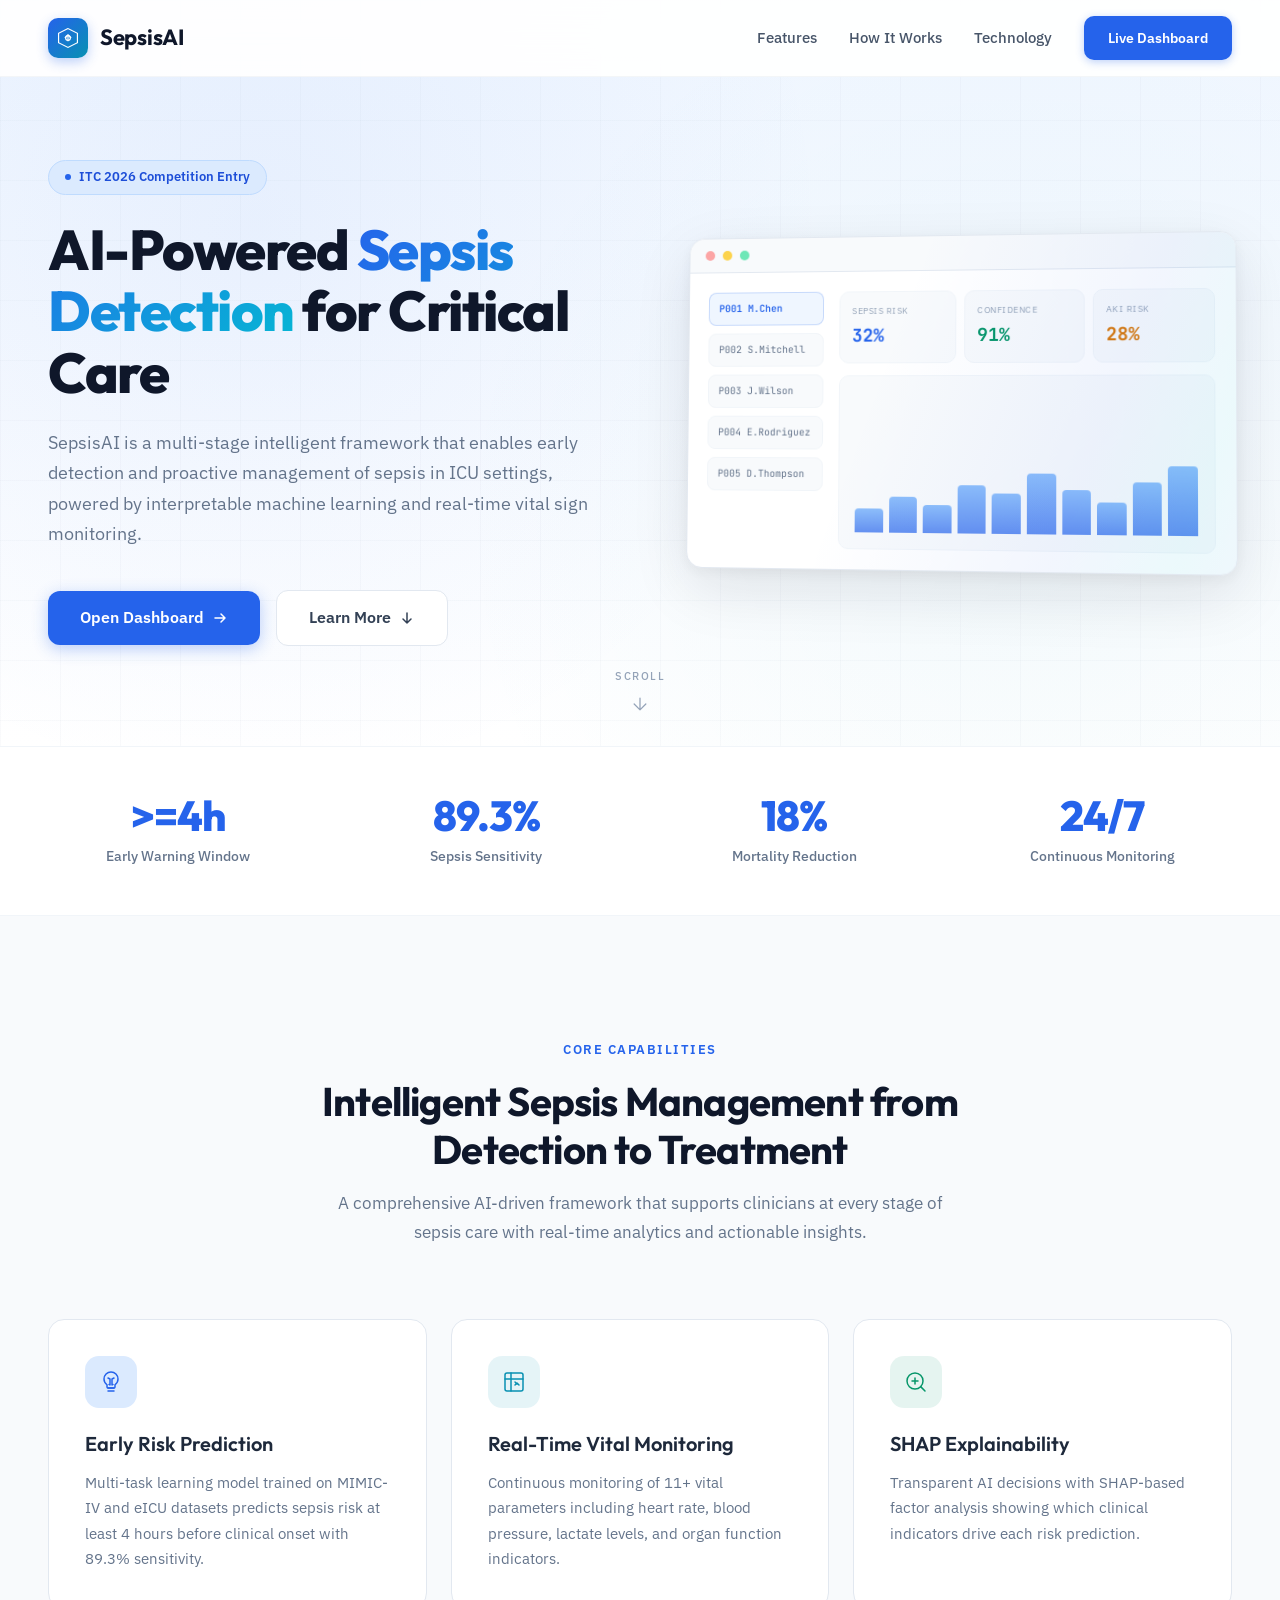
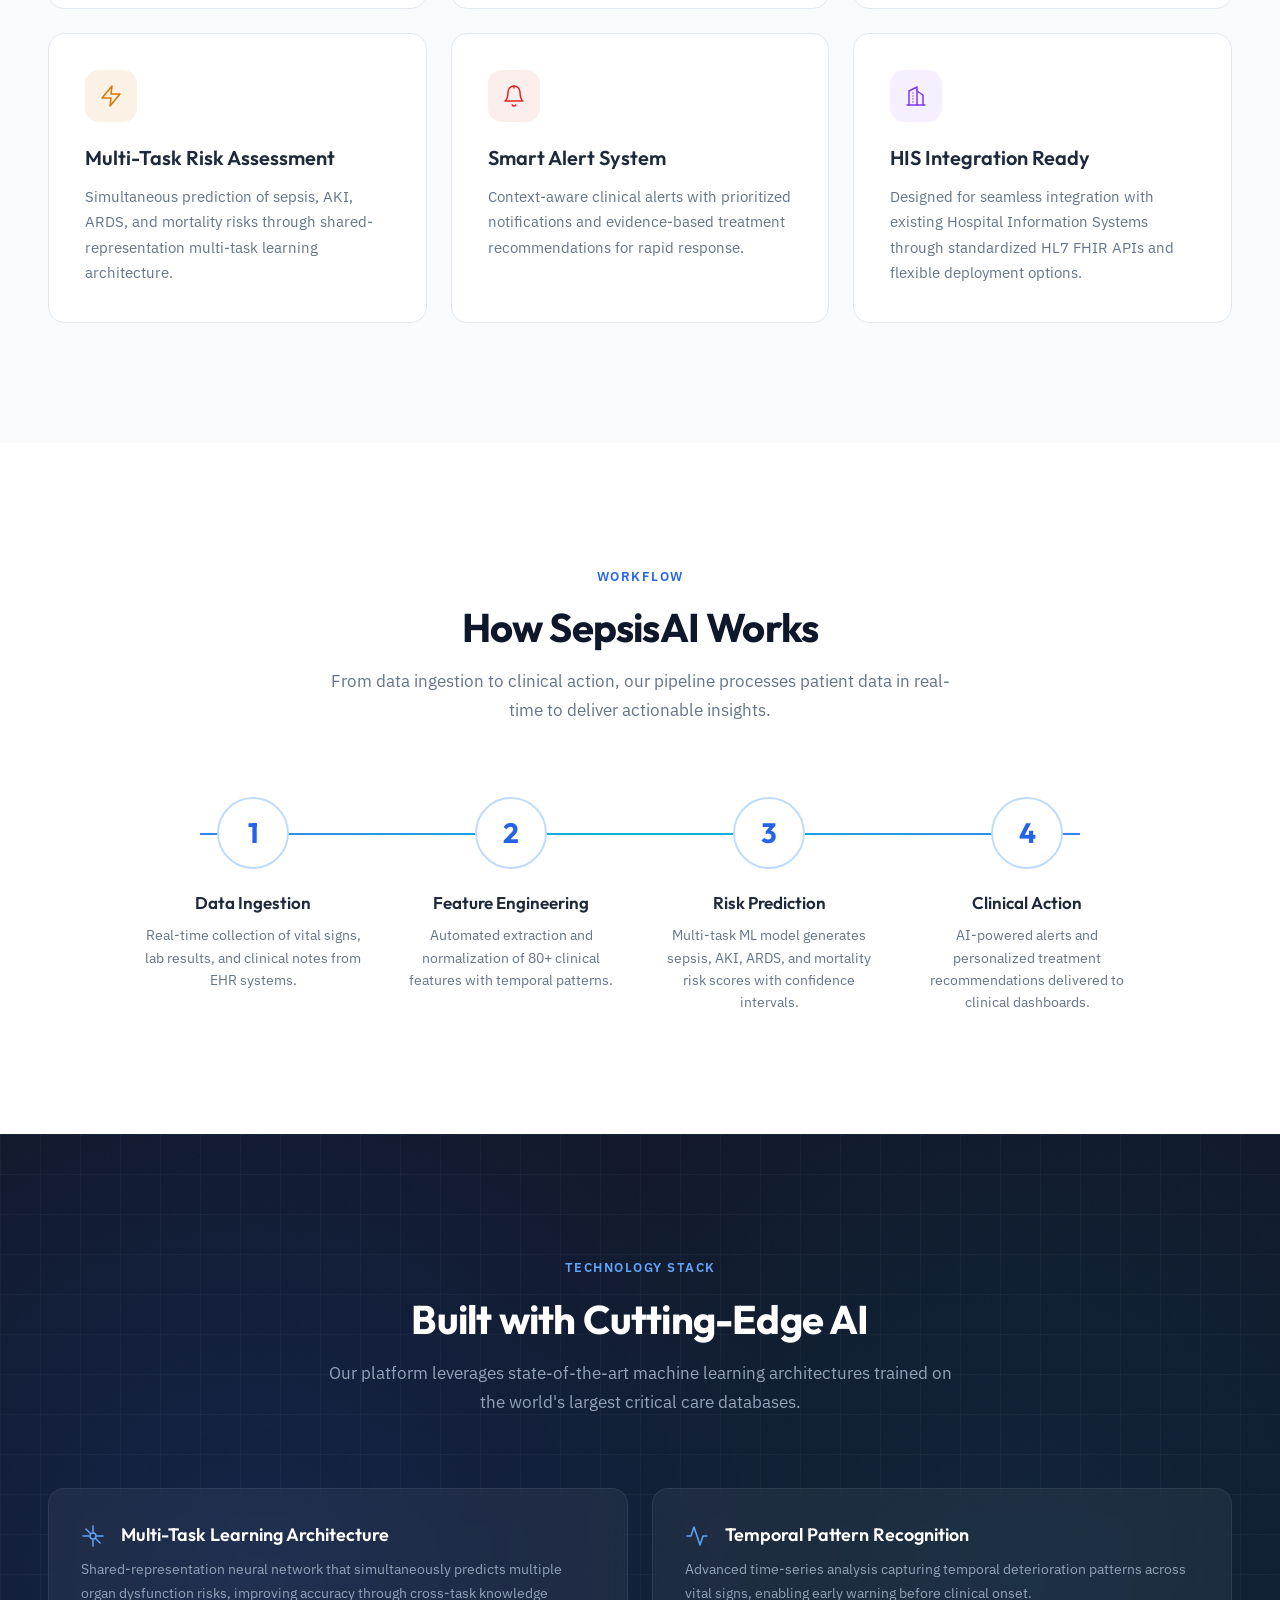
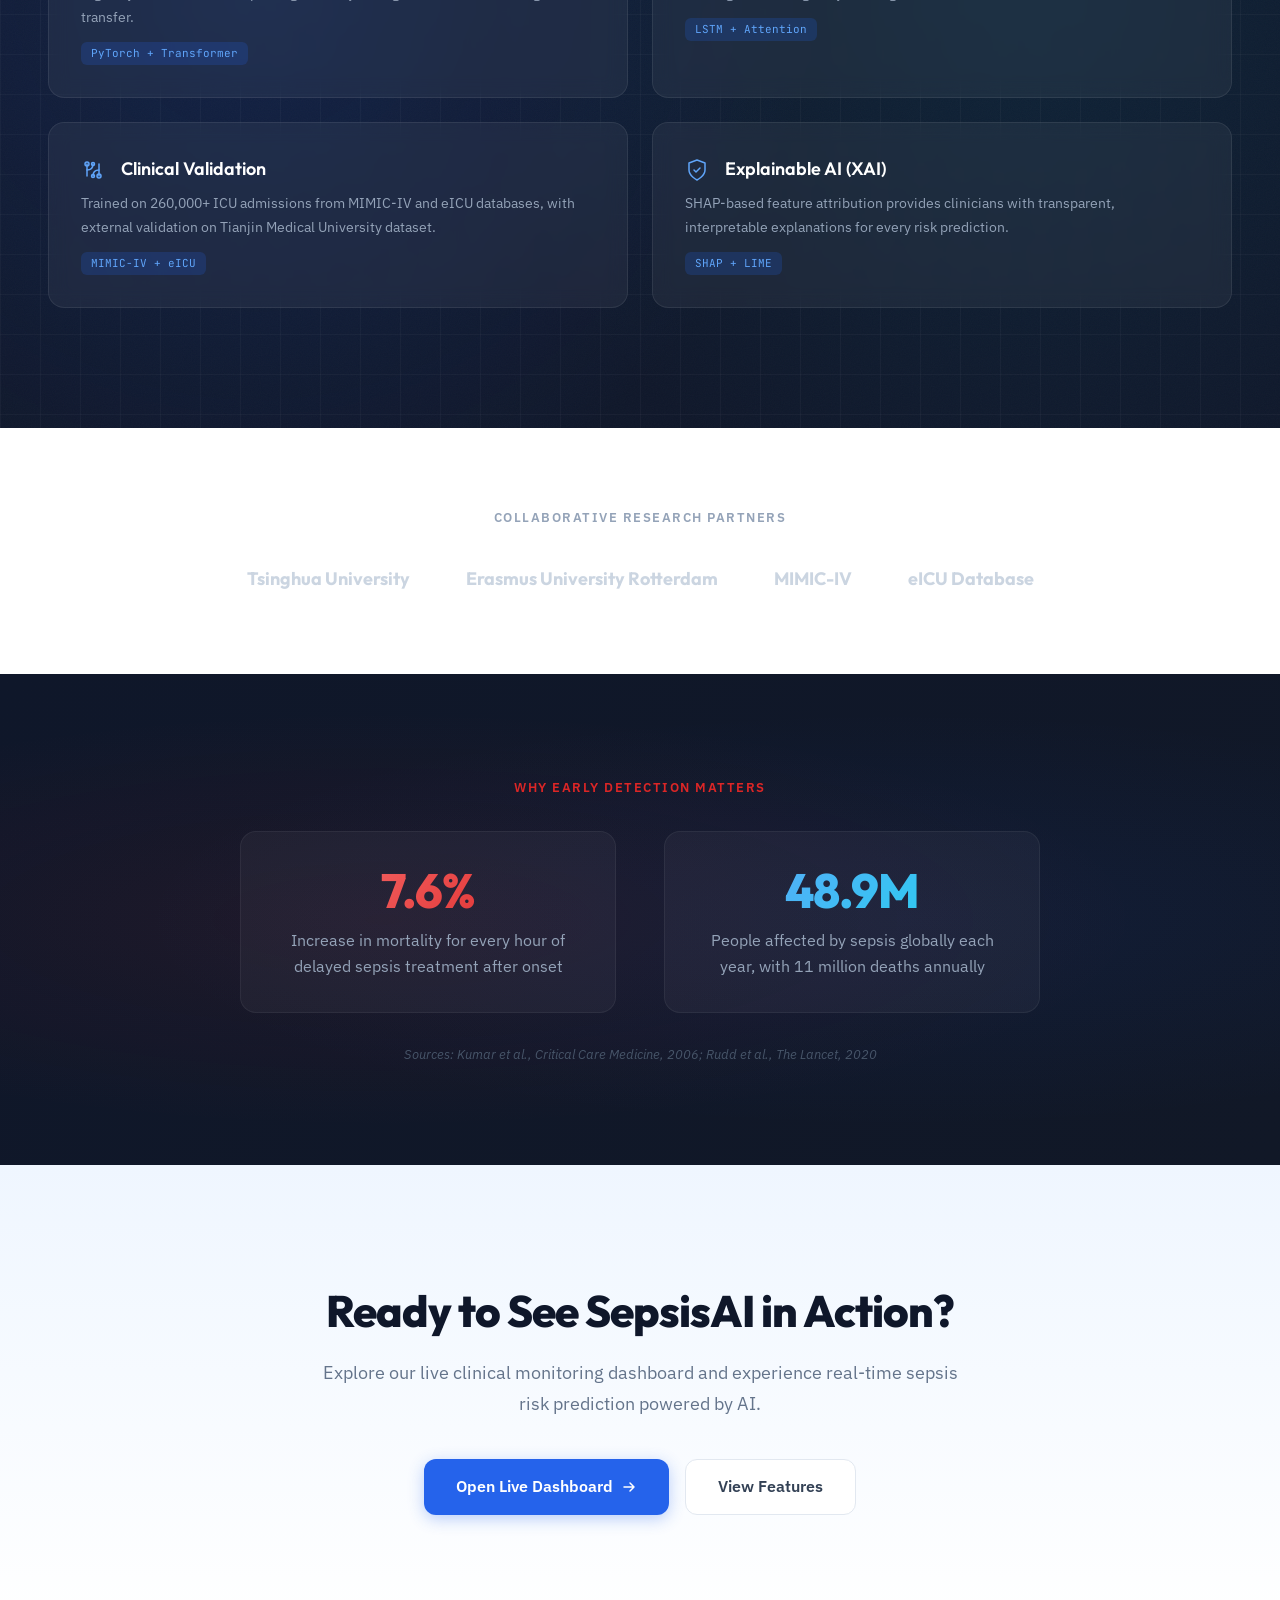
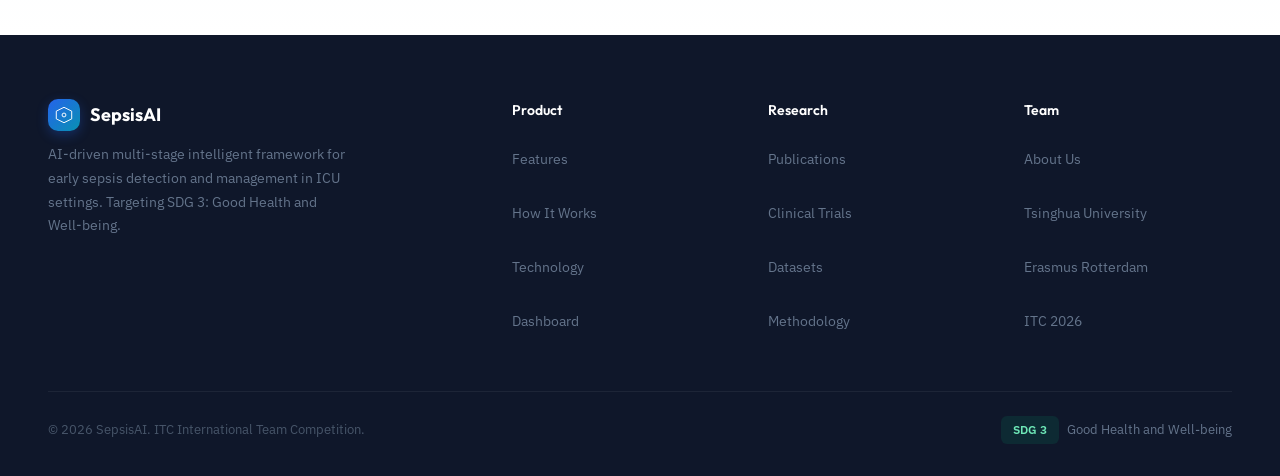
==== templates/landing.html @ b2d8d92a "feat: add official landing page, light theme, mobile responsive, and dashboard enhancements - Add of" ====
<!DOCTYPE html>
<html lang="en">
<head>
    <meta charset="UTF-8">
    <meta name="viewport" content="width=device-width, initial-scale=1.0">
    <title>SepsisAI | AI-Powered Sepsis Early Detection System</title>
    <link rel="preconnect" href="https://fonts.googleapis.com">
    <link rel="preconnect" href="https://fonts.gstatic.com" crossorigin>
    <link href="https://fonts.googleapis.com/css2?family=Outfit:wght@300;400;500;600;700;800&family=IBM+Plex+Sans:wght@400;500;600&family=JetBrains+Mono:wght@400;500;600&display=swap" rel="stylesheet">
    <style>
        /* ============================================
           SepsisAI Landing Page - Production Build
           ============================================ */

        :root {
            --font-display: 'Outfit', sans-serif;
            --font-body: 'IBM Plex Sans', sans-serif;
            --font-mono: 'JetBrains Mono', monospace;

            --blue-50: #EFF6FF;
            --blue-100: #DBEAFE;
            --blue-200: #BFDBFE;
            --blue-300: #93C5FD;
            --blue-400: #60A5FA;
            --blue-500: #3B82F6;
            --blue-600: #2563EB;
            --blue-700: #1D4ED8;
            --blue-900: #1E3A5F;

            --cyan-400: #22D3EE;
            --cyan-500: #06B6D4;
            --cyan-600: #0891B2;

            --slate-50: #F8FAFC;
            --slate-100: #F1F5F9;
            --slate-200: #E2E8F0;
            --slate-300: #CBD5E1;
            --slate-400: #94A3B8;
            --slate-500: #64748B;
            --slate-600: #475569;
            --slate-700: #334155;
            --slate-800: #1E293B;
            --slate-900: #0F172A;

            --success: #059669;
            --warning: #D97706;
            --danger: #DC2626;
        }

        * { margin: 0; padding: 0; box-sizing: border-box; }

        html { scroll-behavior: smooth; }

        body {
            font-family: var(--font-body);
            color: var(--slate-800);
            line-height: 1.6;
            background: #FFFFFF;
            -webkit-font-smoothing: antialiased;
            overflow-x: hidden;
        }

        /* ---- Navigation ---- */
        .nav {
            position: fixed;
            top: 0;
            left: 0;
            right: 0;
            z-index: 100;
            padding: 16px 48px;
            display: flex;
            align-items: center;
            justify-content: space-between;
            background: rgba(255, 255, 255, 0.92);
            backdrop-filter: blur(20px);
            -webkit-backdrop-filter: blur(20px);
            border-bottom: 1px solid rgba(148, 163, 184, 0.1);
            transition: all 0.3s ease;
        }

        .nav.scrolled {
            padding: 12px 48px;
            box-shadow: 0 2px 20px rgba(15, 23, 42, 0.06);
        }

        .nav-brand {
            display: flex;
            align-items: center;
            gap: 12px;
            text-decoration: none;
        }

        .nav-logo {
            width: 40px;
            height: 40px;
            background: linear-gradient(135deg, var(--blue-600), var(--cyan-600));
            border-radius: 10px;
            display: flex;
            align-items: center;
            justify-content: center;
            color: white;
            box-shadow: 0 4px 12px rgba(37, 99, 235, 0.3);
        }

        .nav-title {
            font-family: var(--font-display);
            font-size: 22px;
            font-weight: 700;
            color: var(--slate-900);
            letter-spacing: -0.3px;
        }

        /* Hamburger menu (CSS-only) */
        .nav-toggle {
            display: none;
            position: absolute;
            opacity: 0;
            width: 0;
            height: 0;
        }

        .nav-toggle-label {
            display: none;
            cursor: pointer;
            width: 44px;
            height: 44px;
            align-items: center;
            justify-content: center;
            border-radius: 8px;
            position: relative;
            z-index: 110;
            -webkit-tap-highlight-color: transparent;
        }

        .hamburger-icon,
        .hamburger-icon::before,
        .hamburger-icon::after {
            display: block;
            width: 22px;
            height: 2px;
            background: var(--slate-700);
            border-radius: 2px;
            transition: all 0.3s ease;
        }

        .hamburger-icon {
            position: relative;
        }

        .hamburger-icon::before,
        .hamburger-icon::after {
            content: '';
            position: absolute;
            left: 0;
        }

        .hamburger-icon::before { top: -7px; }
        .hamburger-icon::after { top: 7px; }

        .nav-toggle:checked ~ .nav-toggle-label .hamburger-icon {
            background: transparent;
        }

        .nav-toggle:checked ~ .nav-toggle-label .hamburger-icon::before {
            top: 0;
            transform: rotate(45deg);
        }

        .nav-toggle:checked ~ .nav-toggle-label .hamburger-icon::after {
            top: 0;
            transform: rotate(-45deg);
        }

        .nav-links {
            display: flex;
            align-items: center;
            gap: 32px;
        }

        .nav-link {
            font-size: 15px;
            font-weight: 500;
            color: var(--slate-600);
            text-decoration: none;
            transition: color 0.2s;
            position: relative;
            padding: 4px 0;
        }

        .nav-link:hover { color: var(--blue-600); }

        .nav-link::after {
            content: '';
            position: absolute;
            bottom: -4px;
            left: 0;
            width: 0;
            height: 2px;
            background: var(--blue-600);
            transition: width 0.2s;
        }

        .nav-link:hover::after { width: 100%; }

        .nav-cta {
            padding: 10px 24px;
            background: var(--blue-600);
            color: white;
            font-size: 14px;
            font-weight: 600;
            border: none;
            border-radius: 10px;
            cursor: pointer;
            text-decoration: none;
            transition: all 0.2s;
            box-shadow: 0 2px 8px rgba(37, 99, 235, 0.3);
            min-height: 44px;
            display: inline-flex;
            align-items: center;
            justify-content: center;
        }

        .nav-cta:hover {
            background: var(--blue-700);
            transform: translateY(-1px);
            box-shadow: 0 4px 16px rgba(37, 99, 235, 0.35);
        }

        /* ---- Hero Section ---- */
        .hero {
            padding: 160px 48px 100px;
            position: relative;
            overflow: hidden;
            background: linear-gradient(180deg, var(--blue-50) 0%, #FFFFFF 100%);
        }

        .hero-bg-pattern {
            position: absolute;
            inset: 0;
            background-image:
                radial-gradient(circle at 20% 30%, rgba(37, 99, 235, 0.06) 0%, transparent 50%),
                radial-gradient(circle at 80% 70%, rgba(8, 145, 178, 0.04) 0%, transparent 50%);
            pointer-events: none;
        }

        .hero-grid {
            position: absolute;
            inset: 0;
            background-image:
                linear-gradient(rgba(148, 163, 184, 0.05) 1px, transparent 1px),
                linear-gradient(90deg, rgba(148, 163, 184, 0.05) 1px, transparent 1px);
            background-size: 60px 60px;
            pointer-events: none;
        }

        /* Floating particles */
        .hero-particles {
            position: absolute;
            inset: 0;
            pointer-events: none;
            overflow: hidden;
        }

        .particle {
            position: absolute;
            border-radius: 50%;
            opacity: 0;
            animation: particleFloat linear infinite;
        }

        .particle:nth-child(1) {
            width: 8px; height: 8px;
            background: rgba(37, 99, 235, 0.15);
            left: 10%; top: 20%;
            animation-duration: 8s;
            animation-delay: 0s;
        }
        .particle:nth-child(2) {
            width: 12px; height: 12px;
            background: rgba(6, 182, 212, 0.12);
            left: 25%; top: 60%;
            animation-duration: 10s;
            animation-delay: 1s;
        }
        .particle:nth-child(3) {
            width: 6px; height: 6px;
            background: rgba(37, 99, 235, 0.18);
            left: 50%; top: 30%;
            animation-duration: 7s;
            animation-delay: 2s;
        }
        .particle:nth-child(4) {
            width: 10px; height: 10px;
            background: rgba(6, 182, 212, 0.1);
            left: 70%; top: 70%;
            animation-duration: 9s;
            animation-delay: 0.5s;
        }
        .particle:nth-child(5) {
            width: 7px; height: 7px;
            background: rgba(37, 99, 235, 0.12);
            left: 85%; top: 15%;
            animation-duration: 11s;
            animation-delay: 3s;
        }
        .particle:nth-child(6) {
            width: 14px; height: 14px;
            background: rgba(6, 182, 212, 0.08);
            left: 40%; top: 80%;
            animation-duration: 12s;
            animation-delay: 1.5s;
        }
        .particle:nth-child(7) {
            width: 5px; height: 5px;
            background: rgba(37, 99, 235, 0.2);
            left: 65%; top: 45%;
            animation-duration: 8.5s;
            animation-delay: 4s;
        }
        .particle:nth-child(8) {
            width: 9px; height: 9px;
            background: rgba(6, 182, 212, 0.14);
            left: 15%; top: 85%;
            animation-duration: 10.5s;
            animation-delay: 2.5s;
        }

        @keyframes particleFloat {
            0% {
                opacity: 0;
                transform: translateY(0) translateX(0) scale(0.5);
            }
            10% {
                opacity: 1;
            }
            90% {
                opacity: 1;
            }
            100% {
                opacity: 0;
                transform: translateY(-120px) translateX(40px) scale(1.2);
            }
        }

        .hero-content {
            max-width: 1200px;
            margin: 0 auto;
            position: relative;
            z-index: 1;
            display: grid;
            grid-template-columns: 1fr 1fr;
            gap: 80px;
            align-items: center;
        }

        .hero-text { max-width: 560px; }

        .hero-badge {
            display: inline-flex;
            align-items: center;
            gap: 8px;
            padding: 6px 16px;
            background: var(--blue-100);
            border: 1px solid var(--blue-200);
            border-radius: 100px;
            font-size: 13px;
            font-weight: 600;
            color: var(--blue-700);
            margin-bottom: 24px;
        }

        .hero-badge-dot {
            width: 6px;
            height: 6px;
            background: var(--blue-600);
            border-radius: 50%;
            animation: badgePulse 2s ease-in-out infinite;
        }

        @keyframes badgePulse {
            0%, 100% { opacity: 1; }
            50% { opacity: 0.4; }
        }

        .hero h1 {
            font-family: var(--font-display);
            font-size: 56px;
            font-weight: 800;
            line-height: 1.1;
            color: var(--slate-900);
            letter-spacing: -1.5px;
            margin-bottom: 24px;
        }

        .hero h1 .highlight {
            background: linear-gradient(135deg, var(--blue-600), var(--cyan-500));
            -webkit-background-clip: text;
            -webkit-text-fill-color: transparent;
            background-clip: text;
        }

        .hero-desc {
            font-size: 18px;
            line-height: 1.7;
            color: var(--slate-500);
            margin-bottom: 40px;
        }

        .hero-actions {
            display: flex;
            gap: 16px;
            align-items: center;
        }

        .btn-primary {
            display: inline-flex;
            align-items: center;
            gap: 8px;
            padding: 14px 32px;
            background: var(--blue-600);
            color: white;
            font-size: 16px;
            font-weight: 600;
            border: none;
            border-radius: 12px;
            cursor: pointer;
            text-decoration: none;
            transition: all 0.2s;
            box-shadow: 0 4px 16px rgba(37, 99, 235, 0.3);
            min-height: 48px;
        }

        .btn-primary:hover {
            background: var(--blue-700);
            transform: translateY(-2px);
            box-shadow: 0 8px 24px rgba(37, 99, 235, 0.35);
        }

        .btn-secondary {
            display: inline-flex;
            align-items: center;
            gap: 8px;
            padding: 14px 32px;
            background: white;
            color: var(--slate-700);
            font-size: 16px;
            font-weight: 600;
            border: 1px solid var(--slate-200);
            border-radius: 12px;
            cursor: pointer;
            text-decoration: none;
            transition: all 0.2s;
            min-height: 48px;
        }

        .btn-secondary:hover {
            border-color: var(--blue-300);
            color: var(--blue-600);
            background: var(--blue-50);
            transform: translateY(-2px);
            box-shadow: 0 4px 12px rgba(37, 99, 235, 0.08);
        }

        /* Hero Mockup */
        .hero-visual {
            position: relative;
        }

        .hero-mockup {
            background: white;
            border-radius: 16px;
            border: 1px solid var(--slate-200);
            box-shadow: 0 20px 60px rgba(15, 23, 42, 0.1), 0 4px 16px rgba(15, 23, 42, 0.05);
            overflow: hidden;
            transform: perspective(1200px) rotateY(-6deg) rotateX(2deg);
            transition: transform 0.5s ease;
            position: relative;
        }

        .hero-mockup::after {
            content: '';
            position: absolute;
            inset: -1px;
            border-radius: 16px;
            pointer-events: none;
            background: linear-gradient(
                110deg,
                transparent 20%,
                rgba(37, 99, 235, 0.06) 40%,
                rgba(6, 182, 212, 0.08) 50%,
                rgba(37, 99, 235, 0.06) 60%,
                transparent 80%
            );
            background-size: 200% 100%;
            animation: mockupShimmer 4s ease-in-out infinite;
        }

        @keyframes mockupShimmer {
            0% { background-position: 200% 0; }
            100% { background-position: -200% 0; }
        }

        .hero-mockup:hover {
            transform: perspective(1200px) rotateY(-2deg) rotateX(1deg);
        }

        .mockup-header {
            padding: 12px 16px;
            background: var(--slate-50);
            border-bottom: 1px solid var(--slate-200);
            display: flex;
            align-items: center;
            gap: 8px;
        }

        .mockup-dot {
            width: 10px;
            height: 10px;
            border-radius: 50%;
        }

        .mockup-dot.red { background: #FCA5A5; }
        .mockup-dot.yellow { background: #FCD34D; }
        .mockup-dot.green { background: #6EE7B7; }

        .mockup-body {
            padding: 20px;
            display: grid;
            grid-template-columns: 120px 1fr;
            gap: 16px;
            min-height: 300px;
        }

        .mockup-sidebar {
            display: flex;
            flex-direction: column;
            gap: 8px;
        }

        .mockup-sidebar-item {
            padding: 8px 10px;
            border-radius: 8px;
            font-size: 10px;
            font-family: var(--font-mono);
            color: var(--slate-500);
            background: var(--slate-50);
            border: 1px solid var(--slate-100);
        }

        .mockup-sidebar-item.active {
            background: var(--blue-50);
            border-color: rgba(37, 99, 235, 0.2);
            color: var(--blue-600);
            font-weight: 600;
        }

        .mockup-main {
            display: flex;
            flex-direction: column;
            gap: 12px;
        }

        .mockup-stat-row {
            display: grid;
            grid-template-columns: repeat(3, 1fr);
            gap: 8px;
        }

        .mockup-stat {
            padding: 12px;
            background: var(--slate-50);
            border-radius: 10px;
            border: 1px solid var(--slate-100);
        }

        .mockup-stat-label {
            font-size: 9px;
            color: var(--slate-400);
            text-transform: uppercase;
            letter-spacing: 0.5px;
            margin-bottom: 4px;
        }

        .mockup-stat-value {
            font-family: var(--font-mono);
            font-size: 18px;
            font-weight: 700;
        }

        .mockup-stat-value.blue { color: var(--blue-600); }
        .mockup-stat-value.green { color: var(--success); }
        .mockup-stat-value.amber { color: var(--warning); }

        .mockup-chart {
            flex: 1;
            background: var(--slate-50);
            border-radius: 10px;
            border: 1px solid var(--slate-100);
            padding: 16px;
            display: flex;
            flex-direction: column;
            justify-content: flex-end;
            min-height: 120px;
        }

        .mockup-chart-bars {
            display: flex;
            align-items: flex-end;
            gap: 6px;
            height: 80px;
        }

        .mockup-chart-bar {
            flex: 1;
            background: linear-gradient(180deg, var(--blue-400), var(--blue-600));
            border-radius: 4px 4px 0 0;
            opacity: 0.7;
            animation: barGrow 1.5s ease-out forwards;
            transform-origin: bottom;
        }

        @keyframes barGrow {
            from { transform: scaleY(0); }
            to { transform: scaleY(1); }
        }

        /* Scroll indicator */
        .scroll-indicator {
            position: absolute;
            bottom: 32px;
            left: 50%;
            transform: translateX(-50%);
            z-index: 2;
            display: flex;
            flex-direction: column;
            align-items: center;
            gap: 8px;
            animation: scrollBounce 2s ease-in-out infinite;
            color: var(--slate-400);
            text-decoration: none;
        }

        .scroll-indicator span {
            font-size: 11px;
            font-weight: 500;
            text-transform: uppercase;
            letter-spacing: 1.5px;
        }

        @keyframes scrollBounce {
            0%, 100% { transform: translateX(-50%) translateY(0); }
            50% { transform: translateX(-50%) translateY(8px); }
        }

        /* ---- Stats Bar ---- */
        .stats-bar {
            padding: 48px;
            background: white;
            border-top: 1px solid var(--slate-100);
            border-bottom: 1px solid var(--slate-100);
        }

        .stats-bar-inner {
            max-width: 1200px;
            margin: 0 auto;
            display: grid;
            grid-template-columns: repeat(4, 1fr);
            gap: 48px;
        }

        .stat-item {
            text-align: center;
        }

        .stat-number {
            font-family: var(--font-display);
            font-size: 42px;
            font-weight: 800;
            color: var(--blue-600);
            letter-spacing: -1px;
            line-height: 1;
            margin-bottom: 8px;
        }

        .stat-label {
            font-size: 14px;
            color: var(--slate-500);
            font-weight: 500;
        }

        /* ---- Features Section ---- */
        .features {
            padding: 120px 48px;
            background: var(--slate-50);
        }

        .section-header {
            text-align: center;
            max-width: 640px;
            margin: 0 auto 72px;
        }

        .section-overline {
            display: inline-block;
            font-size: 13px;
            font-weight: 600;
            color: var(--blue-600);
            text-transform: uppercase;
            letter-spacing: 1.5px;
            margin-bottom: 16px;
        }

        .section-title {
            font-family: var(--font-display);
            font-size: 40px;
            font-weight: 700;
            color: var(--slate-900);
            letter-spacing: -0.8px;
            margin-bottom: 16px;
            line-height: 1.2;
        }

        .section-desc {
            font-size: 17px;
            color: var(--slate-500);
            line-height: 1.7;
        }

        .features-grid {
            max-width: 1200px;
            margin: 0 auto;
            display: grid;
            grid-template-columns: repeat(3, 1fr);
            gap: 24px;
        }

        .feature-card {
            padding: 36px;
            background: white;
            border: 1px solid var(--slate-200);
            border-radius: 16px;
            transition: all 0.3s ease;
            position: relative;
            overflow: hidden;
        }

        .feature-card::before {
            content: '';
            position: absolute;
            top: 0;
            left: 0;
            right: 0;
            height: 3px;
            background: linear-gradient(90deg, var(--blue-600), var(--cyan-500));
            opacity: 0;
            transition: opacity 0.3s;
        }

        /* Gradient border on hover via ::after */
        .feature-card::after {
            content: '';
            position: absolute;
            inset: -1px;
            border-radius: 16px;
            padding: 1px;
            background: linear-gradient(135deg, var(--blue-400), var(--cyan-400), var(--blue-500));
            -webkit-mask: linear-gradient(#fff 0 0) content-box, linear-gradient(#fff 0 0);
            -webkit-mask-composite: xor;
            mask-composite: exclude;
            opacity: 0;
            transition: opacity 0.3s ease;
            pointer-events: none;
        }

        .feature-card:hover {
            box-shadow: 0 12px 40px rgba(15, 23, 42, 0.08);
            transform: translateY(-4px);
        }

        .feature-card:hover::before { opacity: 1; }
        .feature-card:hover::after { opacity: 1; }

        .feature-icon {
            width: 52px;
            height: 52px;
            border-radius: 14px;
            display: flex;
            align-items: center;
            justify-content: center;
            margin-bottom: 20px;
            color: currentColor;
        }

        .feature-icon.blue { background: var(--blue-100); color: var(--blue-600); }
        .feature-icon.cyan { background: rgba(8, 145, 178, 0.1); color: var(--cyan-600); }
        .feature-icon.green { background: rgba(5, 150, 105, 0.1); color: var(--success); }
        .feature-icon.amber { background: rgba(217, 119, 6, 0.1); color: var(--warning); }
        .feature-icon.red { background: rgba(220, 38, 38, 0.08); color: var(--danger); }
        .feature-icon.purple { background: rgba(124, 58, 237, 0.08); color: #7C3AED; }

        .feature-title {
            font-family: var(--font-display);
            font-size: 20px;
            font-weight: 600;
            color: var(--slate-800);
            margin-bottom: 10px;
        }

        .feature-desc {
            font-size: 15px;
            color: var(--slate-500);
            line-height: 1.7;
        }

        /* ---- How It Works ---- */
        .how-it-works {
            padding: 120px 48px;
            background: white;
        }

        .steps {
            max-width: 1000px;
            margin: 0 auto;
            display: grid;
            grid-template-columns: repeat(4, 1fr);
            gap: 32px;
            position: relative;
        }

        .steps-line {
            position: absolute;
            top: 36px;
            left: 60px;
            right: 60px;
            height: 2px;
            background: var(--slate-200);
            z-index: 0;
            overflow: hidden;
        }

        .steps-line-fill {
            height: 100%;
            width: 0;
            background: linear-gradient(90deg, var(--blue-500), var(--cyan-500), var(--blue-500));
            transition: width 1.5s cubic-bezier(0.4, 0, 0.2, 1);
        }

        .steps-line-fill.animated {
            width: 100%;
        }

        .step {
            text-align: center;
            position: relative;
            z-index: 1;
        }

        .step-number {
            width: 72px;
            height: 72px;
            border-radius: 50%;
            background: white;
            border: 2px solid var(--blue-200);
            display: flex;
            align-items: center;
            justify-content: center;
            font-family: var(--font-display);
            font-size: 28px;
            font-weight: 700;
            color: var(--blue-600);
            margin: 0 auto 20px;
            transition: all 0.3s;
        }

        .step:hover .step-number {
            background: var(--blue-600);
            color: white;
            border-color: var(--blue-600);
            transform: scale(1.1);
            box-shadow: 0 8px 24px rgba(37, 99, 235, 0.3);
        }

        .step-title {
            font-family: var(--font-display);
            font-size: 17px;
            font-weight: 600;
            color: var(--slate-800);
            margin-bottom: 8px;
        }

        .step-desc {
            font-size: 14px;
            color: var(--slate-500);
            line-height: 1.6;
        }

        /* ---- Tech Section ---- */
        .tech {
            padding: 120px 48px;
            background: var(--slate-900);
            color: white;
            position: relative;
            overflow: hidden;
        }

        .tech::before {
            content: '';
            position: absolute;
            inset: 0;
            background:
                radial-gradient(circle at 20% 50%, rgba(37, 99, 235, 0.15), transparent 50%),
                radial-gradient(circle at 80% 50%, rgba(8, 145, 178, 0.1), transparent 50%);
            pointer-events: none;
        }

        /* Grid background pattern */
        .tech-grid-bg {
            position: absolute;
            inset: 0;
            background-image:
                linear-gradient(rgba(255, 255, 255, 0.03) 1px, transparent 1px),
                linear-gradient(90deg, rgba(255, 255, 255, 0.03) 1px, transparent 1px);
            background-size: 40px 40px;
            pointer-events: none;
        }

        /* Noise texture overlay */
        .tech-noise {
            position: absolute;
            inset: 0;
            opacity: 0.03;
            pointer-events: none;
            background-image: url("data:image/svg+xml,%3Csvg viewBox='0 0 256 256' xmlns='http://www.w3.org/2000/svg'%3E%3Cfilter id='noise'%3E%3CfeTurbulence type='fractalNoise' baseFrequency='0.9' numOctaves='4' stitchTiles='stitch'/%3E%3C/filter%3E%3Crect width='100%25' height='100%25' filter='url(%23noise)' opacity='1'/%3E%3C/svg%3E");
            background-size: 256px 256px;
        }

        .tech .section-header { position: relative; z-index: 1; }
        .tech .section-overline { color: var(--blue-400); }
        .tech .section-title { color: white; }
        .tech .section-desc { color: var(--slate-400); }

        .tech-grid {
            max-width: 1200px;
            margin: 0 auto;
            display: grid;
            grid-template-columns: repeat(2, 1fr);
            gap: 24px;
            position: relative;
            z-index: 1;
        }

        .tech-card {
            padding: 32px;
            background: rgba(255, 255, 255, 0.05);
            border: 1px solid rgba(255, 255, 255, 0.08);
            border-radius: 16px;
            backdrop-filter: blur(10px);
            transition: all 0.3s;
        }

        .tech-card:hover {
            background: rgba(255, 255, 255, 0.08);
            border-color: rgba(37, 99, 235, 0.3);
            transform: translateY(-3px);
        }

        .tech-card-icon {
            display: inline-flex;
            color: var(--blue-400);
            margin-right: 6px;
            vertical-align: middle;
        }

        .tech-card-title {
            font-family: var(--font-display);
            font-size: 18px;
            font-weight: 600;
            color: white;
            margin-bottom: 8px;
            display: flex;
            align-items: center;
            gap: 10px;
        }

        .tech-card-desc {
            font-size: 14px;
            color: var(--slate-400);
            line-height: 1.7;
        }

        .tech-tag {
            display: inline-block;
            padding: 3px 10px;
            background: rgba(37, 99, 235, 0.2);
            border-radius: 6px;
            font-family: var(--font-mono);
            font-size: 11px;
            color: var(--blue-400);
            margin-top: 12px;
        }

        /* ---- Partners / Trust Bar ---- */
        .trust {
            padding: 80px 48px;
            background: white;
            text-align: center;
        }

        .trust-label {
            font-size: 13px;
            font-weight: 600;
            color: var(--slate-400);
            text-transform: uppercase;
            letter-spacing: 1.5px;
            margin-bottom: 36px;
        }

        .trust-logos {
            max-width: 900px;
            margin: 0 auto;
            display: flex;
            justify-content: center;
            align-items: center;
            gap: 56px;
            flex-wrap: wrap;
        }

        .trust-logo {
            font-family: var(--font-display);
            font-size: 18px;
            font-weight: 700;
            color: var(--slate-300);
            transition: color 0.3s;
            white-space: nowrap;
        }

        .trust-logo:hover { color: var(--slate-500); }

        /* ---- Impact Section ---- */
        .impact {
            padding: 100px 48px;
            background: linear-gradient(135deg, var(--slate-900) 0%, #111827 100%);
            position: relative;
            overflow: hidden;
            text-align: center;
        }

        .impact::before {
            content: '';
            position: absolute;
            inset: 0;
            background:
                radial-gradient(ellipse at 30% 50%, rgba(220, 38, 38, 0.08) 0%, transparent 60%),
                radial-gradient(ellipse at 70% 50%, rgba(37, 99, 235, 0.08) 0%, transparent 60%);
            pointer-events: none;
        }

        .impact-content {
            max-width: 800px;
            margin: 0 auto;
            position: relative;
            z-index: 1;
        }

        .impact-overline {
            display: inline-block;
            font-size: 13px;
            font-weight: 600;
            color: var(--danger);
            text-transform: uppercase;
            letter-spacing: 1.5px;
            margin-bottom: 32px;
        }

        .impact-stats {
            display: grid;
            grid-template-columns: 1fr 1fr;
            gap: 48px;
            margin-bottom: 32px;
        }

        .impact-stat {
            padding: 32px;
            border-radius: 16px;
            background: rgba(255, 255, 255, 0.04);
            border: 1px solid rgba(255, 255, 255, 0.06);
        }

        .impact-stat-number {
            font-family: var(--font-display);
            font-size: 48px;
            font-weight: 800;
            line-height: 1.1;
            letter-spacing: -1px;
            margin-bottom: 12px;
        }

        .impact-stat-number.danger {
            background: linear-gradient(135deg, #F87171, #DC2626);
            -webkit-background-clip: text;
            -webkit-text-fill-color: transparent;
            background-clip: text;
        }

        .impact-stat-number.blue-grad {
            background: linear-gradient(135deg, var(--blue-400), var(--cyan-400));
            -webkit-background-clip: text;
            -webkit-text-fill-color: transparent;
            background-clip: text;
        }

        .impact-stat-desc {
            font-size: 16px;
            color: var(--slate-400);
            line-height: 1.6;
        }

        .impact-citation {
            font-size: 13px;
            color: var(--slate-600);
            font-style: italic;
            margin-top: 16px;
        }

        .impact-citation a {
            color: var(--slate-500);
            text-decoration: underline;
            text-underline-offset: 2px;
        }

        /* ---- CTA Section ---- */
        .cta {
            padding: 120px 48px;
            text-align: center;
            background: linear-gradient(180deg, var(--blue-50), white);
            position: relative;
        }

        .cta-content {
            max-width: 640px;
            margin: 0 auto;
            position: relative;
            z-index: 1;
        }

        .cta h2 {
            font-family: var(--font-display);
            font-size: 44px;
            font-weight: 800;
            color: var(--slate-900);
            letter-spacing: -1px;
            margin-bottom: 20px;
            line-height: 1.2;
        }

        .cta p {
            font-size: 18px;
            color: var(--slate-500);
            margin-bottom: 40px;
            line-height: 1.7;
        }

        .cta-actions {
            display: flex;
            gap: 16px;
            justify-content: center;
        }

        /* ---- Footer ---- */
        .footer {
            padding: 64px 48px 32px;
            background: var(--slate-900);
            color: var(--slate-400);
        }

        .footer-grid {
            max-width: 1200px;
            margin: 0 auto;
            display: grid;
            grid-template-columns: 2fr 1fr 1fr 1fr;
            gap: 48px;
            padding-bottom: 48px;
            border-bottom: 1px solid rgba(255, 255, 255, 0.06);
        }

        .footer-brand-desc {
            font-size: 14px;
            color: var(--slate-500);
            line-height: 1.7;
            margin-top: 12px;
            max-width: 300px;
        }

        .footer-col-title {
            font-family: var(--font-display);
            font-size: 14px;
            font-weight: 600;
            color: white;
            margin-bottom: 16px;
        }

        .footer-links {
            list-style: none;
            display: flex;
            flex-direction: column;
            gap: 10px;
        }

        .footer-links a {
            font-size: 14px;
            color: var(--slate-500);
            text-decoration: none;
            transition: color 0.2s;
            min-height: 44px;
            display: flex;
            align-items: center;
        }

        .footer-links a:hover { color: var(--blue-400); }

        .footer-bottom {
            max-width: 1200px;
            margin: 0 auto;
            padding-top: 24px;
            display: flex;
            justify-content: space-between;
            align-items: center;
        }

        .footer-copyright {
            font-size: 13px;
            color: var(--slate-600);
        }

        .footer-sdg {
            display: flex;
            align-items: center;
            gap: 8px;
            font-size: 13px;
            color: var(--slate-500);
        }

        .sdg-badge {
            padding: 4px 12px;
            background: rgba(5, 150, 105, 0.15);
            border-radius: 6px;
            font-weight: 600;
            color: #6EE7B7;
            font-size: 12px;
        }

        /* ---- Scroll Animations ---- */
        .animate-on-scroll {
            opacity: 0;
            transform: translateY(30px);
            transition: all 0.7s cubic-bezier(0.4, 0, 0.2, 1);
        }

        .animate-on-scroll.visible {
            opacity: 1;
            transform: translateY(0);
        }

        /* Stagger delays applied via JS, but define base transition here */
        .animate-on-scroll.delay-1 { transition-delay: 0.1s; }
        .animate-on-scroll.delay-2 { transition-delay: 0.2s; }
        .animate-on-scroll.delay-3 { transition-delay: 0.3s; }
        .animate-on-scroll.delay-4 { transition-delay: 0.4s; }
        .animate-on-scroll.delay-5 { transition-delay: 0.5s; }

        /* Page transition */
        body {
            animation: pageIn 0.6s ease-out;
        }

        @keyframes pageIn {
            from { opacity: 0; }
            to { opacity: 1; }
        }

        /* ---- Responsive: Tablet ---- */
        @media (max-width: 1024px) {
            .hero-content { grid-template-columns: 1fr; gap: 48px; }
            .hero h1 { font-size: 44px; }
            .hero-text { max-width: 100%; text-align: center; margin: 0 auto; }
            .hero-actions { justify-content: center; }
            .hero-visual { display: none; }
            .features-grid { grid-template-columns: repeat(2, 1fr); }
            .tech-grid { grid-template-columns: 1fr; }
            .steps { grid-template-columns: repeat(2, 1fr); }
            .steps-line { display: none; }
            .impact-stat-number { font-size: 40px; }
        }

        /* ---- Responsive: Mobile ---- */
        @media (max-width: 768px) {
            .nav { padding: 12px 20px; }

            .nav-toggle-label {
                display: flex;
            }

            .nav-links {
                position: fixed;
                top: 0;
                right: 0;
                width: 280px;
                height: 100vh;
                background: white;
                flex-direction: column;
                justify-content: center;
                align-items: center;
                gap: 24px;
                box-shadow: -8px 0 32px rgba(0, 0, 0, 0.1);
                transform: translateX(100%);
                transition: transform 0.3s ease;
                z-index: 105;
            }

            .nav-toggle:checked ~ .nav-links {
                transform: translateX(0);
            }

            .nav-link {
                display: block;
                font-size: 18px;
                padding: 8px 0;
            }

            .hero { padding: 120px 20px 80px; }
            .hero h1 { font-size: 36px; letter-spacing: -1px; }
            .hero-desc { font-size: 16px; }
            .hero-actions { flex-direction: column; width: 100%; }
            .hero-actions .btn-primary,
            .hero-actions .btn-secondary { width: 100%; justify-content: center; }
            .scroll-indicator { display: none; }

            .features { padding: 80px 20px; }
            .features-grid { grid-template-columns: 1fr; }
            .section-title { font-size: 32px; }
            .section-desc { font-size: 15px; }

            .stats-bar { padding: 32px 20px; }
            .stats-bar-inner { grid-template-columns: repeat(2, 1fr); gap: 24px; }
            .stat-number { font-size: 34px; }

            .how-it-works { padding: 80px 20px; }
            .steps {
                grid-template-columns: 1fr;
                gap: 40px;
                max-width: 400px;
                position: relative;
            }
            .steps-line {
                display: block;
                top: 0;
                bottom: 0;
                left: 36px;
                right: auto;
                width: 2px;
                height: 100%;
            }
            .steps-line-fill {
                width: 100%;
                height: 0;
                transition: height 1.5s cubic-bezier(0.4, 0, 0.2, 1);
            }
            .steps-line-fill.animated { height: 100%; }
            .step { text-align: left; display: grid; grid-template-columns: 72px 1fr; gap: 16px; align-items: start; }
            .step-number { margin: 0; }
            .step-text { padding-top: 12px; }

            .tech { padding: 80px 20px; }
            .tech-grid { grid-template-columns: 1fr; }

            .trust { padding: 60px 20px; }
            .trust-logos { gap: 24px; }

            .impact { padding: 80px 20px; }
            .impact-stats { grid-template-columns: 1fr; gap: 24px; }
            .impact-stat-number { font-size: 36px; }

            .cta { padding: 80px 20px; }
            .cta h2 { font-size: 32px; }
            .cta-actions { flex-direction: column; align-items: center; }
            .cta-actions .btn-primary,
            .cta-actions .btn-secondary { width: 100%; justify-content: center; }

            .footer { padding: 48px 20px 24px; }
            .footer-grid { grid-template-columns: 1fr; gap: 32px; }
            .footer-bottom { flex-direction: column; gap: 16px; text-align: center; }
        }

        /* ---- Responsive: Small Mobile ---- */
        @media (max-width: 480px) {
            .hero { padding: 110px 16px 60px; }
            .hero h1 { font-size: 30px; letter-spacing: -0.8px; }
            .hero-desc { font-size: 15px; margin-bottom: 28px; }
            .hero-badge { font-size: 12px; }

            .nav { padding: 10px 16px; }

            .stats-bar { padding: 24px 16px; }
            .stats-bar-inner { grid-template-columns: 1fr; gap: 20px; }
            .stat-number { font-size: 30px; }
            .stat-label { font-size: 13px; }

            .features { padding: 60px 16px; }
            .feature-card { padding: 24px; }
            .section-title { font-size: 28px; }
            .section-header { margin-bottom: 48px; }

            .how-it-works { padding: 60px 16px; }
            .step-number { width: 56px; height: 56px; font-size: 22px; }
            .steps-line { left: 28px; }

            .tech { padding: 60px 16px; }
            .tech-card { padding: 24px; }

            .impact { padding: 60px 16px; }
            .impact-stat { padding: 24px; }
            .impact-stat-number { font-size: 30px; }
            .impact-stat-desc { font-size: 14px; }

            .cta { padding: 60px 16px; }
            .cta h2 { font-size: 28px; }
            .cta p { font-size: 15px; }

            .footer { padding: 40px 16px 20px; }
            .trust { padding: 48px 16px; }
            .trust-logos { flex-direction: column; gap: 16px; }
        }
    </style>
</head>
<body>

    <!-- Navigation -->
    <nav class="nav" id="nav">
        <a href="/" class="nav-brand">
            <div class="nav-logo">
                <svg width="22" height="22" viewBox="0 0 28 28" fill="none">
                    <path d="M14 2L2 8V20L14 26L26 20V8L14 2Z" stroke="currentColor" stroke-width="1.5" fill="none"/>
                    <path d="M14 10V18" stroke="currentColor" stroke-width="1.5"/>
                    <path d="M10 14L14 10L18 14" stroke="currentColor" stroke-width="1.5"/>
                    <circle cx="14" cy="14" r="3" stroke="currentColor" stroke-width="1.5"/>
                </svg>
            </div>
            <span class="nav-title">SepsisAI</span>
        </a>
        <input type="checkbox" id="nav-toggle" class="nav-toggle" aria-label="Toggle navigation">
        <label for="nav-toggle" class="nav-toggle-label" aria-label="Menu">
            <span class="hamburger-icon"></span>
        </label>
        <div class="nav-links">
            <a href="#features" class="nav-link">Features</a>
            <a href="#how-it-works" class="nav-link">How It Works</a>
            <a href="#technology" class="nav-link">Technology</a>
            <a href="/dashboard" class="nav-cta">Live Dashboard</a>
        </div>
    </nav>

    <!-- Hero -->
    <section class="hero">
        <div class="hero-bg-pattern"></div>
        <div class="hero-grid"></div>
        <div class="hero-particles">
            <div class="particle"></div>
            <div class="particle"></div>
            <div class="particle"></div>
            <div class="particle"></div>
            <div class="particle"></div>
            <div class="particle"></div>
            <div class="particle"></div>
            <div class="particle"></div>
        </div>
        <div class="hero-content">
            <div class="hero-text">
                <div class="hero-badge">
                    <span class="hero-badge-dot"></span>
                    ITC 2026 Competition Entry
                </div>
                <h1>AI-Powered <span class="highlight">Sepsis Detection</span> for Critical Care</h1>
                <p class="hero-desc">SepsisAI is a multi-stage intelligent framework that enables early detection and proactive management of sepsis in ICU settings, powered by interpretable machine learning and real-time vital sign monitoring.</p>
                <div class="hero-actions">
                    <a href="/dashboard" class="btn-primary">
                        Open Dashboard
                        <svg width="16" height="16" viewBox="0 0 16 16" fill="none"><path d="M3 8H13M13 8L9 4M13 8L9 12" stroke="currentColor" stroke-width="1.5" stroke-linecap="round" stroke-linejoin="round"/></svg>
                    </a>
                    <a href="#features" class="btn-secondary">
                        Learn More
                        <svg width="16" height="16" viewBox="0 0 16 16" fill="none"><path d="M8 3V13M8 13L4 9M8 13L12 9" stroke="currentColor" stroke-width="1.5" stroke-linecap="round" stroke-linejoin="round"/></svg>
                    </a>
                </div>
            </div>
            <div class="hero-visual">
                <div class="hero-mockup">
                    <div class="mockup-header">
                        <div class="mockup-dot red"></div>
                        <div class="mockup-dot yellow"></div>
                        <div class="mockup-dot green"></div>
                    </div>
                    <div class="mockup-body">
                        <div class="mockup-sidebar">
                            <div class="mockup-sidebar-item active">P001 M.Chen</div>
                            <div class="mockup-sidebar-item">P002 S.Mitchell</div>
                            <div class="mockup-sidebar-item">P003 J.Wilson</div>
                            <div class="mockup-sidebar-item">P004 E.Rodriguez</div>
                            <div class="mockup-sidebar-item">P005 D.Thompson</div>
                        </div>
                        <div class="mockup-main">
                            <div class="mockup-stat-row">
                                <div class="mockup-stat">
                                    <div class="mockup-stat-label">Sepsis Risk</div>
                                    <div class="mockup-stat-value blue">32%</div>
                                </div>
                                <div class="mockup-stat">
                                    <div class="mockup-stat-label">Confidence</div>
                                    <div class="mockup-stat-value green">91%</div>
                                </div>
                                <div class="mockup-stat">
                                    <div class="mockup-stat-label">AKI Risk</div>
                                    <div class="mockup-stat-value amber">28%</div>
                                </div>
                            </div>
                            <div class="mockup-chart">
                                <div class="mockup-chart-bars">
                                    <div class="mockup-chart-bar" style="height: 30%; animation-delay: 0.1s"></div>
                                    <div class="mockup-chart-bar" style="height: 45%; animation-delay: 0.2s"></div>
                                    <div class="mockup-chart-bar" style="height: 35%; animation-delay: 0.3s"></div>
                                    <div class="mockup-chart-bar" style="height: 60%; animation-delay: 0.4s"></div>
                                    <div class="mockup-chart-bar" style="height: 50%; animation-delay: 0.5s"></div>
                                    <div class="mockup-chart-bar" style="height: 75%; animation-delay: 0.6s"></div>
                                    <div class="mockup-chart-bar" style="height: 55%; animation-delay: 0.7s"></div>
                                    <div class="mockup-chart-bar" style="height: 40%; animation-delay: 0.8s"></div>
                                    <div class="mockup-chart-bar" style="height: 65%; animation-delay: 0.9s"></div>
                                    <div class="mockup-chart-bar" style="height: 85%; animation-delay: 1.0s"></div>
                                </div>
                            </div>
                        </div>
                    </div>
                </div>
            </div>
        </div>
        <a href="#stats" class="scroll-indicator">
            <span>Scroll</span>
            <svg width="20" height="20" viewBox="0 0 24 24" fill="none" stroke="currentColor" stroke-width="1.5" stroke-linecap="round" stroke-linejoin="round">
                <path d="M12 5v14M5 12l7 7 7-7"/>
            </svg>
        </a>
    </section>

    <!-- Stats Bar -->
    <section class="stats-bar" id="stats">
        <div class="stats-bar-inner">
            <div class="stat-item animate-on-scroll">
                <div class="stat-number" data-target="4" data-prefix=">=" data-suffix="h">&ge;4h</div>
                <div class="stat-label">Early Warning Window</div>
            </div>
            <div class="stat-item animate-on-scroll">
                <div class="stat-number" data-target="89.3" data-suffix="%" data-decimal="1">89.3%</div>
                <div class="stat-label">Sepsis Sensitivity</div>
            </div>
            <div class="stat-item animate-on-scroll">
                <div class="stat-number" data-target="18" data-suffix="%">18%</div>
                <div class="stat-label">Mortality Reduction</div>
            </div>
            <div class="stat-item animate-on-scroll">
                <div class="stat-number">24/7</div>
                <div class="stat-label">Continuous Monitoring</div>
            </div>
        </div>
    </section>

    <!-- Features -->
    <section class="features" id="features">
        <div class="section-header animate-on-scroll">
            <span class="section-overline">Core Capabilities</span>
            <h2 class="section-title">Intelligent Sepsis Management from Detection to Treatment</h2>
            <p class="section-desc">A comprehensive AI-driven framework that supports clinicians at every stage of sepsis care with real-time analytics and actionable insights.</p>
        </div>
        <div class="features-grid">
            <div class="feature-card animate-on-scroll delay-1">
                <div class="feature-icon blue">
                    <svg width="24" height="24" viewBox="0 0 24 24" fill="none" stroke="currentColor" stroke-width="1.5" stroke-linecap="round" stroke-linejoin="round">
                        <path d="M12 2a7 7 0 0 1 7 7c0 2.38-1.19 4.47-3 5.74V17a1 1 0 0 1-1 1H9a1 1 0 0 1-1-1v-2.26C6.19 13.47 5 11.38 5 9a7 7 0 0 1 7-7z"/>
                        <path d="M9 21h6"/>
                        <path d="M9 18h6"/>
                        <path d="M10 14.5c.3.2.6.3 1 .4V9l-2-1"/>
                        <path d="M14 14.5c-.3.2-.6.3-1 .4V9l2-1"/>
                    </svg>
                </div>
                <h3 class="feature-title">Early Risk Prediction</h3>
                <p class="feature-desc">Multi-task learning model trained on MIMIC-IV and eICU datasets predicts sepsis risk at least 4 hours before clinical onset with 89.3% sensitivity.</p>
            </div>
            <div class="feature-card animate-on-scroll delay-2">
                <div class="feature-icon cyan">
                    <svg width="24" height="24" viewBox="0 0 24 24" fill="none" stroke="currentColor" stroke-width="1.5" stroke-linecap="round" stroke-linejoin="round">
                        <rect x="3" y="3" width="18" height="18" rx="2"/>
                        <path d="M3 9h18"/>
                        <path d="M9 3v18"/>
                        <path d="M13 15l2-2 2 2"/>
                        <path d="M13 12l2 2"/>
                    </svg>
                </div>
                <h3 class="feature-title">Real-Time Vital Monitoring</h3>
                <p class="feature-desc">Continuous monitoring of 11+ vital parameters including heart rate, blood pressure, lactate levels, and organ function indicators.</p>
            </div>
            <div class="feature-card animate-on-scroll delay-3">
                <div class="feature-icon green">
                    <svg width="24" height="24" viewBox="0 0 24 24" fill="none" stroke="currentColor" stroke-width="1.5" stroke-linecap="round" stroke-linejoin="round">
                        <circle cx="11" cy="11" r="8"/>
                        <path d="M21 21l-4.35-4.35"/>
                        <path d="M11 8v6"/>
                        <path d="M8 11h6"/>
                    </svg>
                </div>
                <h3 class="feature-title">SHAP Explainability</h3>
                <p class="feature-desc">Transparent AI decisions with SHAP-based factor analysis showing which clinical indicators drive each risk prediction.</p>
            </div>
            <div class="feature-card animate-on-scroll delay-4">
                <div class="feature-icon amber">
                    <svg width="24" height="24" viewBox="0 0 24 24" fill="none" stroke="currentColor" stroke-width="1.5" stroke-linecap="round" stroke-linejoin="round">
                        <polygon points="13 2 3 14 12 14 11 22 21 10 12 10 13 2"/>
                    </svg>
                </div>
                <h3 class="feature-title">Multi-Task Risk Assessment</h3>
                <p class="feature-desc">Simultaneous prediction of sepsis, AKI, ARDS, and mortality risks through shared-representation multi-task learning architecture.</p>
            </div>
            <div class="feature-card animate-on-scroll delay-5">
                <div class="feature-icon red">
                    <svg width="24" height="24" viewBox="0 0 24 24" fill="none" stroke="currentColor" stroke-width="1.5" stroke-linecap="round" stroke-linejoin="round">
                        <path d="M18 8A6 6 0 0 0 6 8c0 7-3 9-3 9h18s-3-2-3-9"/>
                        <path d="M13.73 21a2 2 0 0 1-3.46 0"/>
                        <path d="M12 2v2"/>
                    </svg>
                </div>
                <h3 class="feature-title">Smart Alert System</h3>
                <p class="feature-desc">Context-aware clinical alerts with prioritized notifications and evidence-based treatment recommendations for rapid response.</p>
            </div>
            <div class="feature-card animate-on-scroll delay-5">
                <div class="feature-icon purple">
                    <svg width="24" height="24" viewBox="0 0 24 24" fill="none" stroke="currentColor" stroke-width="1.5" stroke-linecap="round" stroke-linejoin="round">
                        <path d="M3 21h18"/>
                        <path d="M5 21V7l8-4v18"/>
                        <path d="M19 21V11l-6-4"/>
                        <path d="M9 9v.01"/>
                        <path d="M9 12v.01"/>
                        <path d="M9 15v.01"/>
                        <path d="M9 18v.01"/>
                    </svg>
                </div>
                <h3 class="feature-title">HIS Integration Ready</h3>
                <p class="feature-desc">Designed for seamless integration with existing Hospital Information Systems through standardized HL7 FHIR APIs and flexible deployment options.</p>
            </div>
        </div>
    </section>

    <!-- How It Works -->
    <section class="how-it-works" id="how-it-works">
        <div class="section-header animate-on-scroll">
            <span class="section-overline">Workflow</span>
            <h2 class="section-title">How SepsisAI Works</h2>
            <p class="section-desc">From data ingestion to clinical action, our pipeline processes patient data in real-time to deliver actionable insights.</p>
        </div>
        <div class="steps" id="steps-container">
            <div class="steps-line"><div class="steps-line-fill" id="steps-line-fill"></div></div>
            <div class="step animate-on-scroll delay-1">
                <div class="step-number">1</div>
                <div class="step-text">
                    <h3 class="step-title">Data Ingestion</h3>
                    <p class="step-desc">Real-time collection of vital signs, lab results, and clinical notes from EHR systems.</p>
                </div>
            </div>
            <div class="step animate-on-scroll delay-2">
                <div class="step-number">2</div>
                <div class="step-text">
                    <h3 class="step-title">Feature Engineering</h3>
                    <p class="step-desc">Automated extraction and normalization of 80+ clinical features with temporal patterns.</p>
                </div>
            </div>
            <div class="step animate-on-scroll delay-3">
                <div class="step-number">3</div>
                <div class="step-text">
                    <h3 class="step-title">Risk Prediction</h3>
                    <p class="step-desc">Multi-task ML model generates sepsis, AKI, ARDS, and mortality risk scores with confidence intervals.</p>
                </div>
            </div>
            <div class="step animate-on-scroll delay-4">
                <div class="step-number">4</div>
                <div class="step-text">
                    <h3 class="step-title">Clinical Action</h3>
                    <p class="step-desc">AI-powered alerts and personalized treatment recommendations delivered to clinical dashboards.</p>
                </div>
            </div>
        </div>
    </section>

    <!-- Technology -->
    <section class="tech" id="technology">
        <div class="tech-grid-bg"></div>
        <div class="tech-noise"></div>
        <div class="section-header animate-on-scroll">
            <span class="section-overline">Technology Stack</span>
            <h2 class="section-title">Built with Cutting-Edge AI</h2>
            <p class="section-desc">Our platform leverages state-of-the-art machine learning architectures trained on the world's largest critical care databases.</p>
        </div>
        <div class="tech-grid">
            <div class="tech-card animate-on-scroll delay-1">
                <h3 class="tech-card-title">
                    <span class="tech-card-icon">
                        <svg width="24" height="24" viewBox="0 0 24 24" fill="none" stroke="currentColor" stroke-width="1.5" stroke-linecap="round" stroke-linejoin="round">
                            <path d="M12 2v6"/>
                            <path d="M12 16v6"/>
                            <path d="M4.93 4.93l4.24 4.24"/>
                            <path d="M14.83 14.83l4.24 4.24"/>
                            <path d="M2 12h6"/>
                            <path d="M16 12h6"/>
                            <circle cx="12" cy="12" r="3"/>
                        </svg>
                    </span>
                    Multi-Task Learning Architecture
                </h3>
                <p class="tech-card-desc">Shared-representation neural network that simultaneously predicts multiple organ dysfunction risks, improving accuracy through cross-task knowledge transfer.</p>
                <span class="tech-tag">PyTorch + Transformer</span>
            </div>
            <div class="tech-card animate-on-scroll delay-2">
                <h3 class="tech-card-title">
                    <span class="tech-card-icon">
                        <svg width="24" height="24" viewBox="0 0 24 24" fill="none" stroke="currentColor" stroke-width="1.5" stroke-linecap="round" stroke-linejoin="round">
                            <polyline points="22 12 18 12 15 21 9 3 6 12 2 12"/>
                        </svg>
                    </span>
                    Temporal Pattern Recognition
                </h3>
                <p class="tech-card-desc">Advanced time-series analysis capturing temporal deterioration patterns across vital signs, enabling early warning before clinical onset.</p>
                <span class="tech-tag">LSTM + Attention</span>
            </div>
            <div class="tech-card animate-on-scroll delay-3">
                <h3 class="tech-card-title">
                    <span class="tech-card-icon">
                        <svg width="24" height="24" viewBox="0 0 24 24" fill="none" stroke="currentColor" stroke-width="1.5" stroke-linecap="round" stroke-linejoin="round">
                            <path d="M6 18L6 6"/>
                            <path d="M18 6v12"/>
                            <circle cx="6" cy="6" r="2"/>
                            <circle cx="18" cy="18" r="2"/>
                            <path d="M6 12c4 0 6-2 6-6"/>
                            <path d="M18 12c-4 0-6 2-6 6"/>
                            <circle cx="12" cy="6" r="1.5"/>
                            <circle cx="12" cy="18" r="1.5"/>
                        </svg>
                    </span>
                    Clinical Validation
                </h3>
                <p class="tech-card-desc">Trained on 260,000+ ICU admissions from MIMIC-IV and eICU databases, with external validation on Tianjin Medical University dataset.</p>
                <span class="tech-tag">MIMIC-IV + eICU</span>
            </div>
            <div class="tech-card animate-on-scroll delay-4">
                <h3 class="tech-card-title">
                    <span class="tech-card-icon">
                        <svg width="24" height="24" viewBox="0 0 24 24" fill="none" stroke="currentColor" stroke-width="1.5" stroke-linecap="round" stroke-linejoin="round">
                            <path d="M12 22s8-4 8-10V5l-8-3-8 3v7c0 6 8 10 8 10z"/>
                            <path d="M9 12l2 2 4-4"/>
                        </svg>
                    </span>
                    Explainable AI (XAI)
                </h3>
                <p class="tech-card-desc">SHAP-based feature attribution provides clinicians with transparent, interpretable explanations for every risk prediction.</p>
                <span class="tech-tag">SHAP + LIME</span>
            </div>
        </div>
    </section>

    <!-- Trust Bar -->
    <section class="trust">
        <p class="trust-label">Collaborative Research Partners</p>
        <div class="trust-logos">
            <span class="trust-logo">Tsinghua University</span>
            <span class="trust-logo">Erasmus University Rotterdam</span>
            <span class="trust-logo">MIMIC-IV</span>
            <span class="trust-logo">eICU Database</span>
        </div>
    </section>

    <!-- Impact Section -->
    <section class="impact" id="impact">
        <div class="impact-content animate-on-scroll">
            <span class="impact-overline">Why Early Detection Matters</span>
            <div class="impact-stats">
                <div class="impact-stat animate-on-scroll delay-1">
                    <div class="impact-stat-number danger">7.6%</div>
                    <p class="impact-stat-desc">Increase in mortality for every hour of delayed sepsis treatment after onset</p>
                </div>
                <div class="impact-stat animate-on-scroll delay-2">
                    <div class="impact-stat-number blue-grad">48.9M</div>
                    <p class="impact-stat-desc">People affected by sepsis globally each year, with 11 million deaths annually</p>
                </div>
            </div>
            <p class="impact-citation">Sources: Kumar et al., <em>Critical Care Medicine</em>, 2006; Rudd et al., <em>The Lancet</em>, 2020</p>
        </div>
    </section>

    <!-- CTA -->
    <section class="cta">
        <div class="cta-content animate-on-scroll">
            <h2>Ready to See SepsisAI in Action?</h2>
            <p>Explore our live clinical monitoring dashboard and experience real-time sepsis risk prediction powered by AI.</p>
            <div class="cta-actions">
                <a href="/dashboard" class="btn-primary">
                    Open Live Dashboard
                    <svg width="16" height="16" viewBox="0 0 16 16" fill="none"><path d="M3 8H13M13 8L9 4M13 8L9 12" stroke="currentColor" stroke-width="1.5" stroke-linecap="round" stroke-linejoin="round"/></svg>
                </a>
                <a href="#features" class="btn-secondary">View Features</a>
            </div>
        </div>
    </section>

    <!-- Footer -->
    <footer class="footer">
        <div class="footer-grid">
            <div>
                <div style="display: flex; align-items: center; gap: 10px; margin-bottom: 4px;">
                    <div class="nav-logo" style="width: 32px; height: 32px;">
                        <svg width="18" height="18" viewBox="0 0 28 28" fill="none">
                            <path d="M14 2L2 8V20L14 26L26 20V8L14 2Z" stroke="currentColor" stroke-width="1.5" fill="none"/>
                            <circle cx="14" cy="14" r="3" stroke="currentColor" stroke-width="1.5"/>
                        </svg>
                    </div>
                    <span style="font-family: var(--font-display); font-size: 18px; font-weight: 700; color: white;">SepsisAI</span>
                </div>
                <p class="footer-brand-desc">AI-driven multi-stage intelligent framework for early sepsis detection and management in ICU settings. Targeting SDG 3: Good Health and Well-being.</p>
            </div>
            <div>
                <h4 class="footer-col-title">Product</h4>
                <ul class="footer-links">
                    <li><a href="#features">Features</a></li>
                    <li><a href="#how-it-works">How It Works</a></li>
                    <li><a href="#technology">Technology</a></li>
                    <li><a href="/dashboard">Dashboard</a></li>
                </ul>
            </div>
            <div>
                <h4 class="footer-col-title">Research</h4>
                <ul class="footer-links">
                    <li><a href="#">Publications</a></li>
                    <li><a href="#">Clinical Trials</a></li>
                    <li><a href="#">Datasets</a></li>
                    <li><a href="#">Methodology</a></li>
                </ul>
            </div>
            <div>
                <h4 class="footer-col-title">Team</h4>
                <ul class="footer-links">
                    <li><a href="#">About Us</a></li>
                    <li><a href="#">Tsinghua University</a></li>
                    <li><a href="#">Erasmus Rotterdam</a></li>
                    <li><a href="#">ITC 2026</a></li>
                </ul>
            </div>
        </div>
        <div class="footer-bottom">
            <span class="footer-copyright">&copy; 2026 SepsisAI. ITC International Team Competition.</span>
            <div class="footer-sdg">
                <span class="sdg-badge">SDG 3</span>
                Good Health and Well-being
            </div>
        </div>
    </footer>

    <script>
        // ---- Scroll-based nav style ----
        const nav = document.getElementById('nav');
        window.addEventListener('scroll', () => {
            nav.classList.toggle('scrolled', window.scrollY > 20);
        });

        // ---- Close mobile menu on link click ----
        document.querySelectorAll('.nav-link, .nav-cta').forEach(link => {
            link.addEventListener('click', () => {
                const toggle = document.getElementById('nav-toggle');
                if (toggle) toggle.checked = false;
            });
        });

        // ---- Scroll animations with stagger ----
        const observer = new IntersectionObserver((entries) => {
            entries.forEach((entry) => {
                if (entry.isIntersecting) {
                    entry.target.classList.add('visible');
                    observer.unobserve(entry.target);
                }
            });
        }, { threshold: 0.1, rootMargin: '0px 0px -40px 0px' });

        document.querySelectorAll('.animate-on-scroll').forEach(el => observer.observe(el));

        // ---- Counter animation for stat numbers ----
        function animateCounter(el) {
            const target = parseFloat(el.getAttribute('data-target'));
            if (isNaN(target)) return;

            const prefix = el.getAttribute('data-prefix') || '';
            const suffix = el.getAttribute('data-suffix') || '';
            const decimalPlaces = parseInt(el.getAttribute('data-decimal')) || 0;
            const duration = 1800;
            const startTime = performance.now();

            function update(currentTime) {
                const elapsed = currentTime - startTime;
                const progress = Math.min(elapsed / duration, 1);
                const eased = 1 - Math.pow(1 - progress, 3);
                const current = eased * target;

                if (decimalPlaces > 0) {
                    el.textContent = prefix + current.toFixed(decimalPlaces) + suffix;
                } else {
                    el.textContent = prefix + Math.round(current) + suffix;
                }

                if (progress < 1) {
                    requestAnimationFrame(update);
                }
            }

            requestAnimationFrame(update);
        }

        const counterObserver = new IntersectionObserver((entries) => {
            entries.forEach(entry => {
                if (entry.isIntersecting) {
                    animateCounter(entry.target);
                    counterObserver.unobserve(entry.target);
                }
            });
        }, { threshold: 0.5 });

        document.querySelectorAll('.stat-number[data-target]').forEach(el => {
            counterObserver.observe(el);
        });

        // ---- Steps connecting line animation ----
        const stepsLineObserver = new IntersectionObserver((entries) => {
            entries.forEach(entry => {
                if (entry.isIntersecting) {
                    const fill = document.getElementById('steps-line-fill');
                    if (fill) {
                        fill.classList.add('animated');
                    }
                    stepsLineObserver.unobserve(entry.target);
                }
            });
        }, { threshold: 0.3 });

        const stepsContainer = document.getElementById('steps-container');
        if (stepsContainer) {
            stepsLineObserver.observe(stepsContainer);
        }

        // ---- Smooth scroll for anchor links ----
        document.querySelectorAll('a[href^="#"]').forEach(anchor => {
            anchor.addEventListener('click', function (e) {
                e.preventDefault();
                const target = document.querySelector(this.getAttribute('href'));
                if (target) {
                    target.scrollIntoView({ behavior: 'smooth', block: 'start' });
                }
            });
        });
    </script>
</body>
</html>
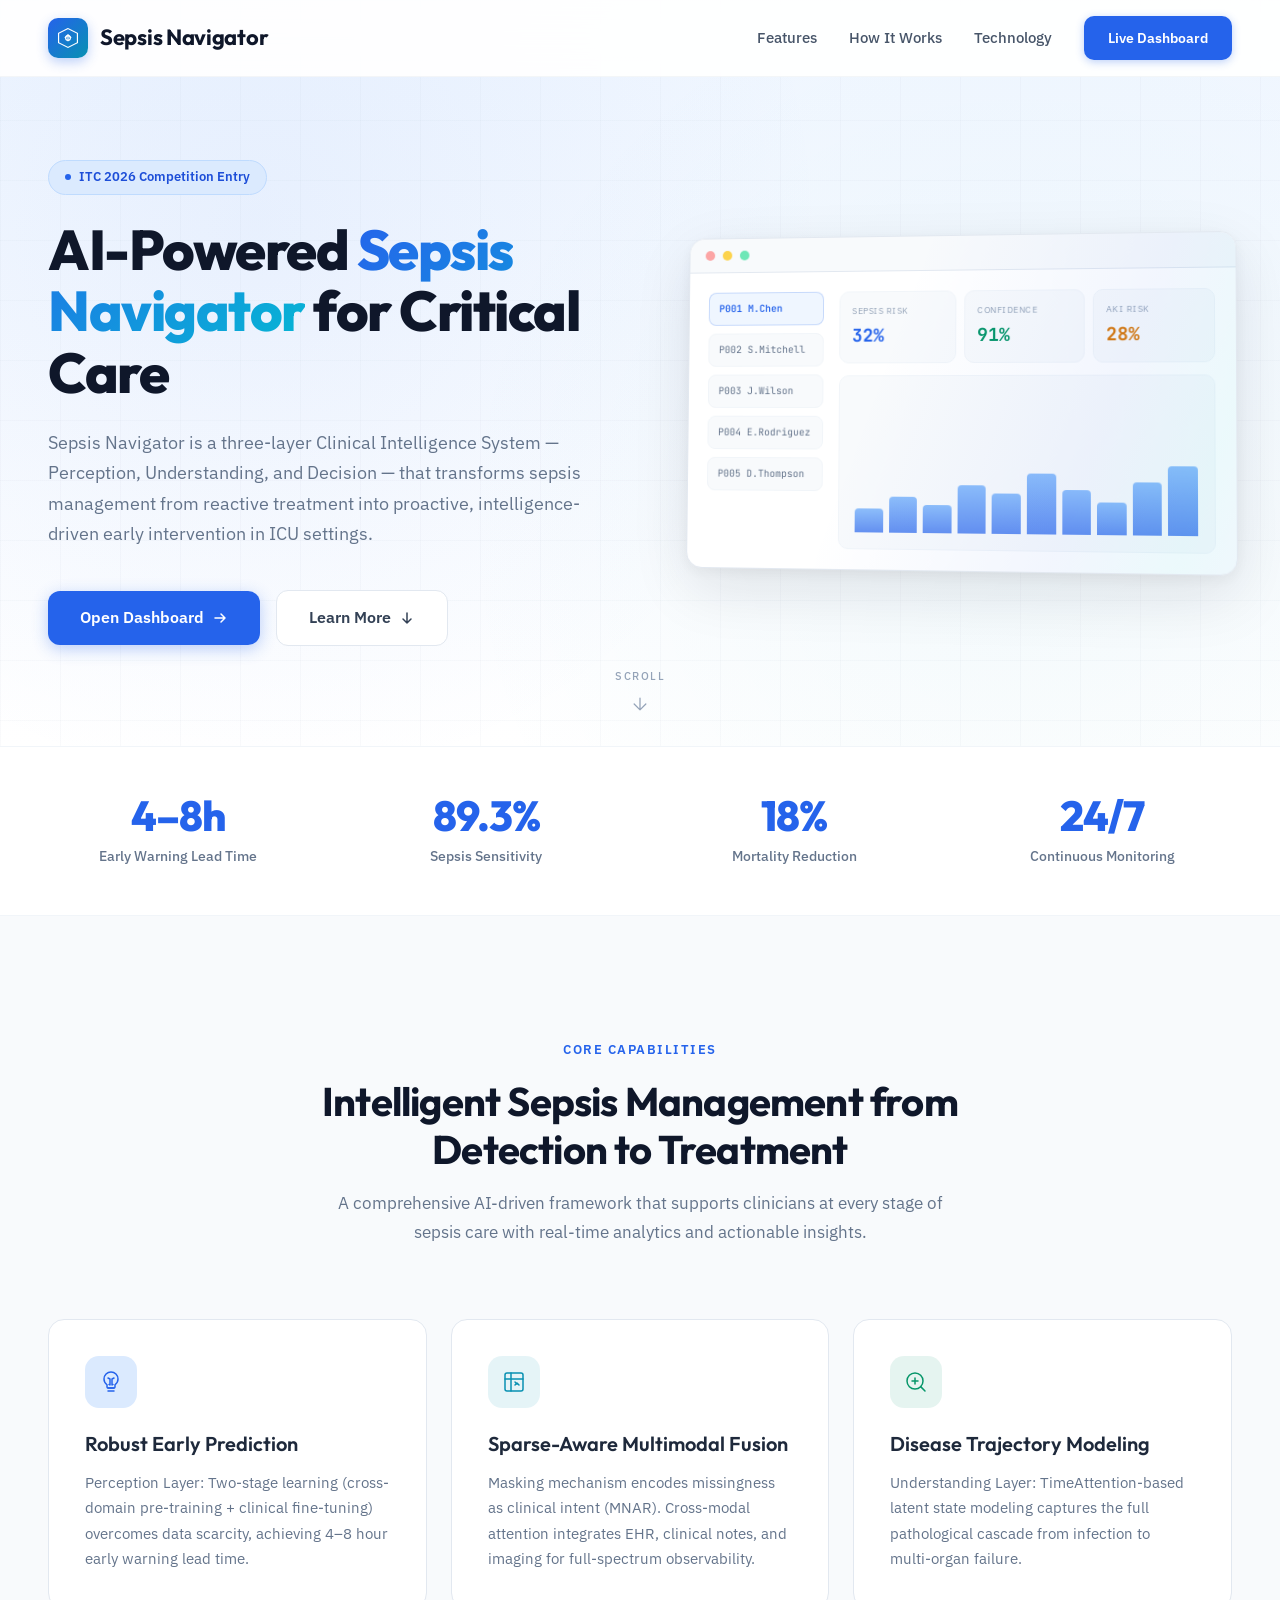
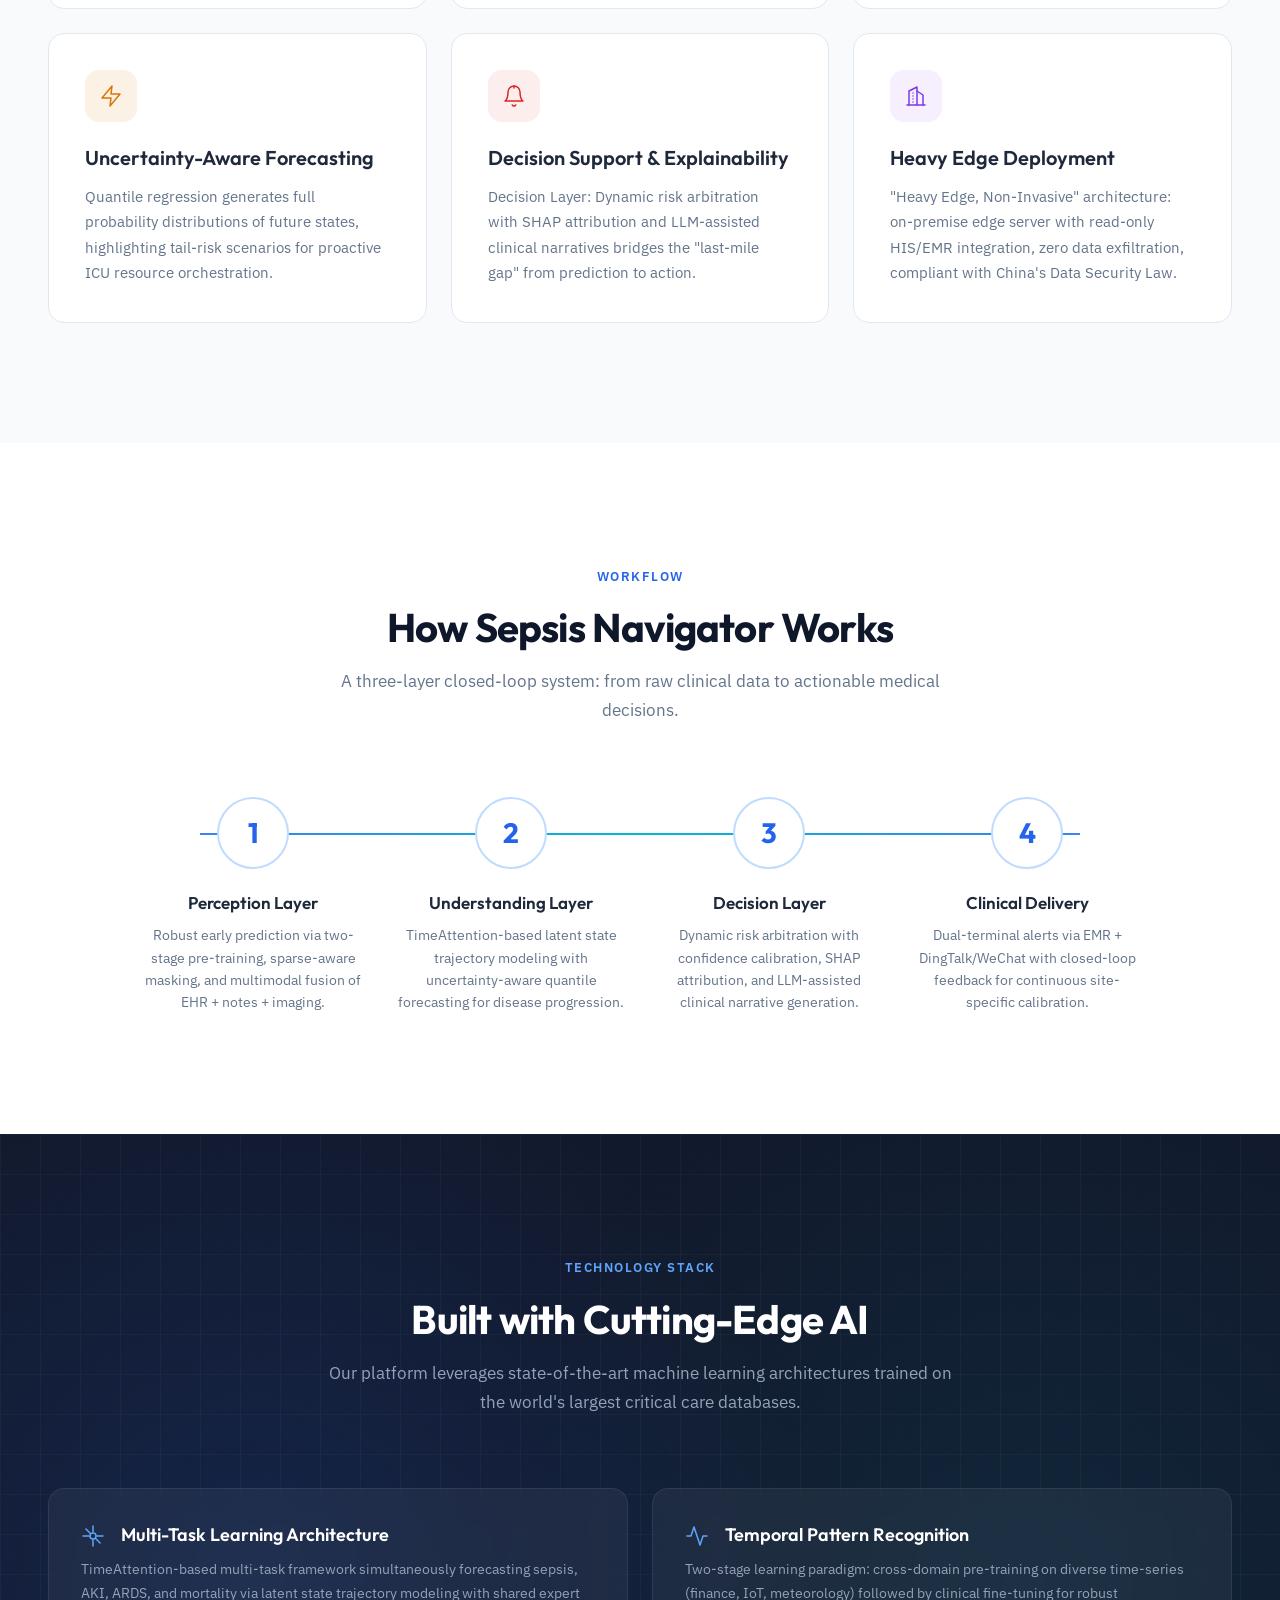
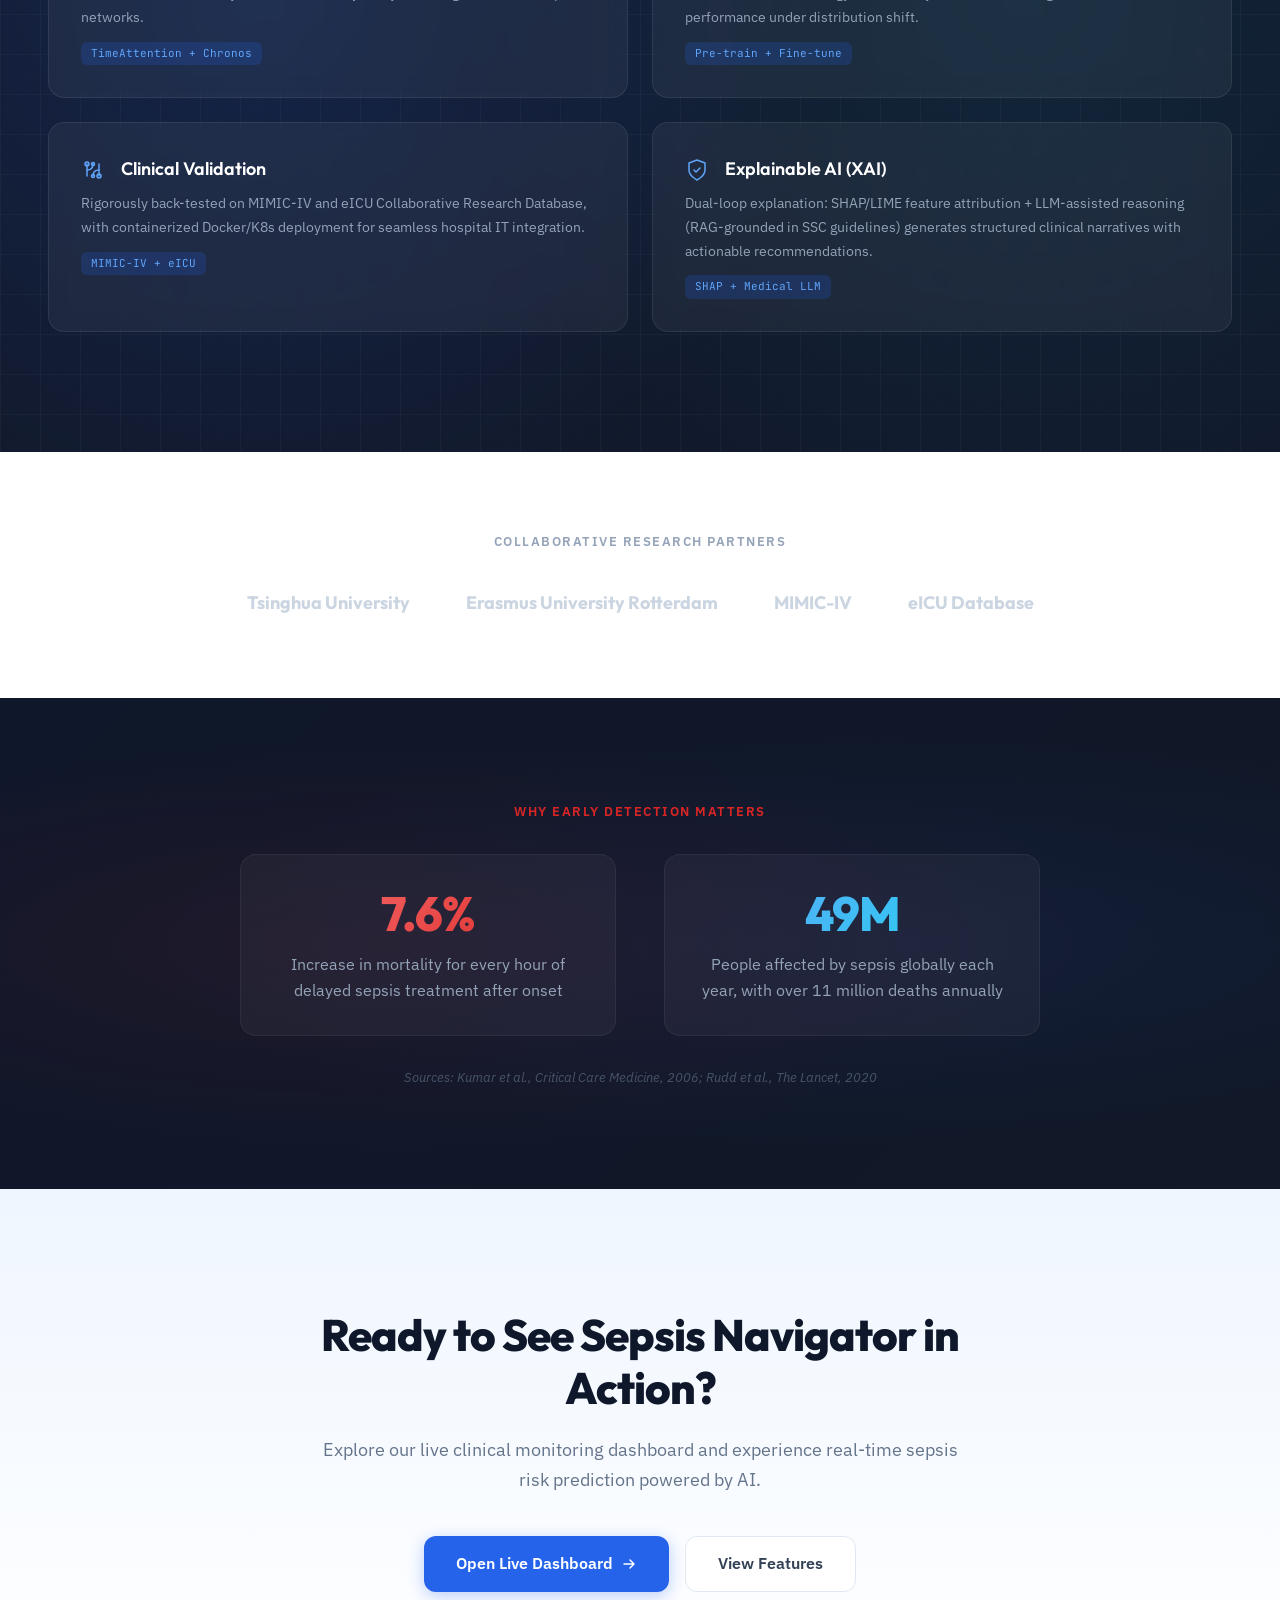
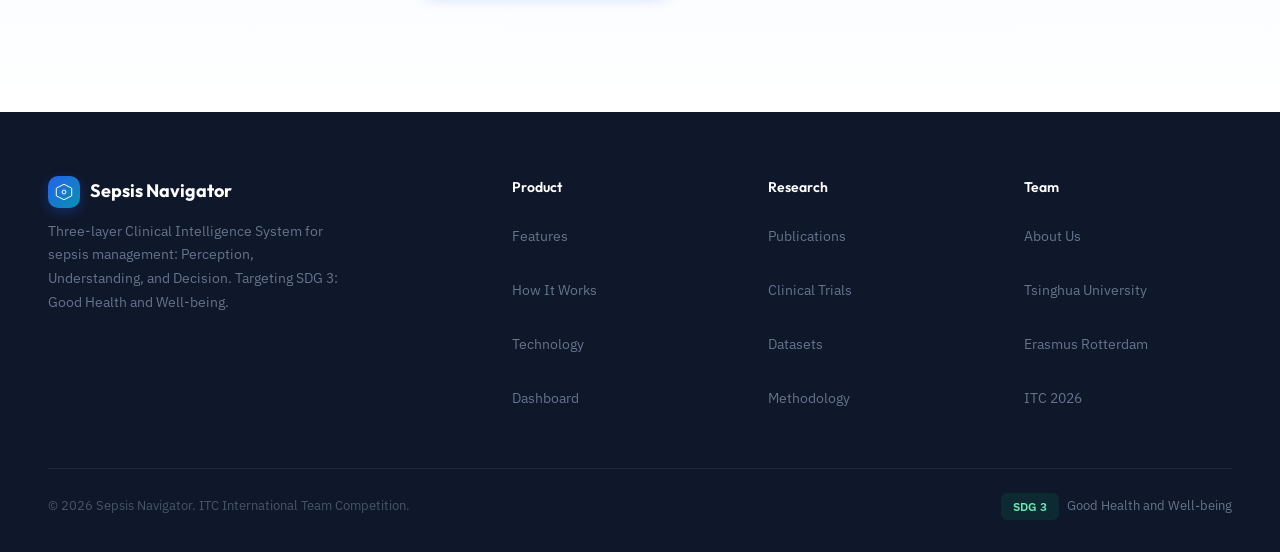
==== commit c894897a: "Rename to Sepsis Navigator, fix 4 bugs, align content with final PDF - Product renamed from SepsisAI" ====
--- a/templates/landing.html
+++ b/templates/landing.html
@@ -3,13 +3,13 @@
 <head>
     <meta charset="UTF-8">
     <meta name="viewport" content="width=device-width, initial-scale=1.0">
-    <title>SepsisAI | AI-Powered Sepsis Early Detection System</title>
+    <title>Sepsis Navigator | AI-Powered Clinical Intelligence System</title>
     <link rel="preconnect" href="https://fonts.googleapis.com">
     <link rel="preconnect" href="https://fonts.gstatic.com" crossorigin>
     <link href="https://fonts.googleapis.com/css2?family=Outfit:wght@300;400;500;600;700;800&family=IBM+Plex+Sans:wght@400;500;600&family=JetBrains+Mono:wght@400;500;600&display=swap" rel="stylesheet">
     <style>
         /* ============================================
-           SepsisAI Landing Page - Production Build
+           Sepsis Navigator Landing Page - Production Build
            ============================================ */
 
         :root {
@@ -1445,7 +1445,7 @@
                     <circle cx="14" cy="14" r="3" stroke="currentColor" stroke-width="1.5"/>
                 </svg>
             </div>
-            <span class="nav-title">SepsisAI</span>
+            <span class="nav-title">Sepsis Navigator</span>
         </a>
         <input type="checkbox" id="nav-toggle" class="nav-toggle" aria-label="Toggle navigation">
         <label for="nav-toggle" class="nav-toggle-label" aria-label="Menu">
@@ -1479,8 +1479,8 @@
                     <span class="hero-badge-dot"></span>
                     ITC 2026 Competition Entry
                 </div>
-                <h1>AI-Powered <span class="highlight">Sepsis Detection</span> for Critical Care</h1>
-                <p class="hero-desc">SepsisAI is a multi-stage intelligent framework that enables early detection and proactive management of sepsis in ICU settings, powered by interpretable machine learning and real-time vital sign monitoring.</p>
+                <h1>AI-Powered <span class="highlight">Sepsis Navigator</span> for Critical Care</h1>
+                <p class="hero-desc">Sepsis Navigator is a three-layer Clinical Intelligence System — Perception, Understanding, and Decision — that transforms sepsis management from reactive treatment into proactive, intelligence-driven early intervention in ICU settings.</p>
                 <div class="hero-actions">
                     <a href="/dashboard" class="btn-primary">
                         Open Dashboard
@@ -1553,8 +1553,8 @@
     <section class="stats-bar" id="stats">
         <div class="stats-bar-inner">
             <div class="stat-item animate-on-scroll">
-                <div class="stat-number" data-target="4" data-prefix=">=" data-suffix="h">&ge;4h</div>
-                <div class="stat-label">Early Warning Window</div>
+                <div class="stat-number" data-target="8" data-prefix="4–" data-suffix="h">4–8h</div>
+                <div class="stat-label">Early Warning Lead Time</div>
             </div>
             <div class="stat-item animate-on-scroll">
                 <div class="stat-number" data-target="89.3" data-suffix="%" data-decimal="1">89.3%</div>
@@ -1589,8 +1589,8 @@
                         <path d="M14 14.5c-.3.2-.6.3-1 .4V9l2-1"/>
                     </svg>
                 </div>
-                <h3 class="feature-title">Early Risk Prediction</h3>
-                <p class="feature-desc">Multi-task learning model trained on MIMIC-IV and eICU datasets predicts sepsis risk at least 4 hours before clinical onset with 89.3% sensitivity.</p>
+                <h3 class="feature-title">Robust Early Prediction</h3>
+                <p class="feature-desc">Perception Layer: Two-stage learning (cross-domain pre-training + clinical fine-tuning) overcomes data scarcity, achieving 4–8 hour early warning lead time.</p>
             </div>
             <div class="feature-card animate-on-scroll delay-2">
                 <div class="feature-icon cyan">
@@ -1602,8 +1602,8 @@
                         <path d="M13 12l2 2"/>
                     </svg>
                 </div>
-                <h3 class="feature-title">Real-Time Vital Monitoring</h3>
-                <p class="feature-desc">Continuous monitoring of 11+ vital parameters including heart rate, blood pressure, lactate levels, and organ function indicators.</p>
+                <h3 class="feature-title">Sparse-Aware Multimodal Fusion</h3>
+                <p class="feature-desc">Masking mechanism encodes missingness as clinical intent (MNAR). Cross-modal attention integrates EHR, clinical notes, and imaging for full-spectrum observability.</p>
             </div>
             <div class="feature-card animate-on-scroll delay-3">
                 <div class="feature-icon green">
@@ -1614,8 +1614,8 @@
                         <path d="M8 11h6"/>
                     </svg>
                 </div>
-                <h3 class="feature-title">SHAP Explainability</h3>
-                <p class="feature-desc">Transparent AI decisions with SHAP-based factor analysis showing which clinical indicators drive each risk prediction.</p>
+                <h3 class="feature-title">Disease Trajectory Modeling</h3>
+                <p class="feature-desc">Understanding Layer: TimeAttention-based latent state modeling captures the full pathological cascade from infection to multi-organ failure.</p>
             </div>
             <div class="feature-card animate-on-scroll delay-4">
                 <div class="feature-icon amber">
@@ -1623,8 +1623,8 @@
                         <polygon points="13 2 3 14 12 14 11 22 21 10 12 10 13 2"/>
                     </svg>
                 </div>
-                <h3 class="feature-title">Multi-Task Risk Assessment</h3>
-                <p class="feature-desc">Simultaneous prediction of sepsis, AKI, ARDS, and mortality risks through shared-representation multi-task learning architecture.</p>
+                <h3 class="feature-title">Uncertainty-Aware Forecasting</h3>
+                <p class="feature-desc">Quantile regression generates full probability distributions of future states, highlighting tail-risk scenarios for proactive ICU resource orchestration.</p>
             </div>
             <div class="feature-card animate-on-scroll delay-5">
                 <div class="feature-icon red">
@@ -1634,8 +1634,8 @@
                         <path d="M12 2v2"/>
                     </svg>
                 </div>
-                <h3 class="feature-title">Smart Alert System</h3>
-                <p class="feature-desc">Context-aware clinical alerts with prioritized notifications and evidence-based treatment recommendations for rapid response.</p>
+                <h3 class="feature-title">Decision Support & Explainability</h3>
+                <p class="feature-desc">Decision Layer: Dynamic risk arbitration with SHAP attribution and LLM-assisted clinical narratives bridges the "last-mile gap" from prediction to action.</p>
             </div>
             <div class="feature-card animate-on-scroll delay-5">
                 <div class="feature-icon purple">
@@ -1649,8 +1649,8 @@
                         <path d="M9 18v.01"/>
                     </svg>
                 </div>
-                <h3 class="feature-title">HIS Integration Ready</h3>
-                <p class="feature-desc">Designed for seamless integration with existing Hospital Information Systems through standardized HL7 FHIR APIs and flexible deployment options.</p>
+                <h3 class="feature-title">Heavy Edge Deployment</h3>
+                <p class="feature-desc">"Heavy Edge, Non-Invasive" architecture: on-premise edge server with read-only HIS/EMR integration, zero data exfiltration, compliant with China's Data Security Law.</p>
             </div>
         </div>
     </section>
@@ -1659,37 +1659,37 @@
     <section class="how-it-works" id="how-it-works">
         <div class="section-header animate-on-scroll">
             <span class="section-overline">Workflow</span>
-            <h2 class="section-title">How SepsisAI Works</h2>
-            <p class="section-desc">From data ingestion to clinical action, our pipeline processes patient data in real-time to deliver actionable insights.</p>
+            <h2 class="section-title">How Sepsis Navigator Works</h2>
+            <p class="section-desc">A three-layer closed-loop system: from raw clinical data to actionable medical decisions.</p>
         </div>
         <div class="steps" id="steps-container">
             <div class="steps-line"><div class="steps-line-fill" id="steps-line-fill"></div></div>
             <div class="step animate-on-scroll delay-1">
                 <div class="step-number">1</div>
                 <div class="step-text">
-                    <h3 class="step-title">Data Ingestion</h3>
-                    <p class="step-desc">Real-time collection of vital signs, lab results, and clinical notes from EHR systems.</p>
+                    <h3 class="step-title">Perception Layer</h3>
+                    <p class="step-desc">Robust early prediction via two-stage pre-training, sparse-aware masking, and multimodal fusion of EHR + notes + imaging.</p>
                 </div>
             </div>
             <div class="step animate-on-scroll delay-2">
                 <div class="step-number">2</div>
                 <div class="step-text">
-                    <h3 class="step-title">Feature Engineering</h3>
-                    <p class="step-desc">Automated extraction and normalization of 80+ clinical features with temporal patterns.</p>
+                    <h3 class="step-title">Understanding Layer</h3>
+                    <p class="step-desc">TimeAttention-based latent state trajectory modeling with uncertainty-aware quantile forecasting for disease progression.</p>
                 </div>
             </div>
             <div class="step animate-on-scroll delay-3">
                 <div class="step-number">3</div>
                 <div class="step-text">
-                    <h3 class="step-title">Risk Prediction</h3>
-                    <p class="step-desc">Multi-task ML model generates sepsis, AKI, ARDS, and mortality risk scores with confidence intervals.</p>
+                    <h3 class="step-title">Decision Layer</h3>
+                    <p class="step-desc">Dynamic risk arbitration with confidence calibration, SHAP attribution, and LLM-assisted clinical narrative generation.</p>
                 </div>
             </div>
             <div class="step animate-on-scroll delay-4">
                 <div class="step-number">4</div>
                 <div class="step-text">
-                    <h3 class="step-title">Clinical Action</h3>
-                    <p class="step-desc">AI-powered alerts and personalized treatment recommendations delivered to clinical dashboards.</p>
+                    <h3 class="step-title">Clinical Delivery</h3>
+                    <p class="step-desc">Dual-terminal alerts via EMR + DingTalk/WeChat with closed-loop feedback for continuous site-specific calibration.</p>
                 </div>
             </div>
         </div>
@@ -1720,8 +1720,8 @@
                     </span>
                     Multi-Task Learning Architecture
                 </h3>
-                <p class="tech-card-desc">Shared-representation neural network that simultaneously predicts multiple organ dysfunction risks, improving accuracy through cross-task knowledge transfer.</p>
-                <span class="tech-tag">PyTorch + Transformer</span>
+                <p class="tech-card-desc">TimeAttention-based multi-task framework simultaneously forecasting sepsis, AKI, ARDS, and mortality via latent state trajectory modeling with shared expert networks.</p>
+                <span class="tech-tag">TimeAttention + Chronos</span>
             </div>
             <div class="tech-card animate-on-scroll delay-2">
                 <h3 class="tech-card-title">
@@ -1732,8 +1732,8 @@
                     </span>
                     Temporal Pattern Recognition
                 </h3>
-                <p class="tech-card-desc">Advanced time-series analysis capturing temporal deterioration patterns across vital signs, enabling early warning before clinical onset.</p>
-                <span class="tech-tag">LSTM + Attention</span>
+                <p class="tech-card-desc">Two-stage learning paradigm: cross-domain pre-training on diverse time-series (finance, IoT, meteorology) followed by clinical fine-tuning for robust performance under distribution shift.</p>
+                <span class="tech-tag">Pre-train + Fine-tune</span>
             </div>
             <div class="tech-card animate-on-scroll delay-3">
                 <h3 class="tech-card-title">
@@ -1751,7 +1751,7 @@
                     </span>
                     Clinical Validation
                 </h3>
-                <p class="tech-card-desc">Trained on 260,000+ ICU admissions from MIMIC-IV and eICU databases, with external validation on Tianjin Medical University dataset.</p>
+                <p class="tech-card-desc">Rigorously back-tested on MIMIC-IV and eICU Collaborative Research Database, with containerized Docker/K8s deployment for seamless hospital IT integration.</p>
                 <span class="tech-tag">MIMIC-IV + eICU</span>
             </div>
             <div class="tech-card animate-on-scroll delay-4">
@@ -1764,8 +1764,8 @@
                     </span>
                     Explainable AI (XAI)
                 </h3>
-                <p class="tech-card-desc">SHAP-based feature attribution provides clinicians with transparent, interpretable explanations for every risk prediction.</p>
-                <span class="tech-tag">SHAP + LIME</span>
+                <p class="tech-card-desc">Dual-loop explanation: SHAP/LIME feature attribution + LLM-assisted reasoning (RAG-grounded in SSC guidelines) generates structured clinical narratives with actionable recommendations.</p>
+                <span class="tech-tag">SHAP + Medical LLM</span>
             </div>
         </div>
     </section>
@@ -1791,8 +1791,8 @@
                     <p class="impact-stat-desc">Increase in mortality for every hour of delayed sepsis treatment after onset</p>
                 </div>
                 <div class="impact-stat animate-on-scroll delay-2">
-                    <div class="impact-stat-number blue-grad">48.9M</div>
-                    <p class="impact-stat-desc">People affected by sepsis globally each year, with 11 million deaths annually</p>
+                    <div class="impact-stat-number blue-grad">49M</div>
+                    <p class="impact-stat-desc">People affected by sepsis globally each year, with over 11 million deaths annually</p>
                 </div>
             </div>
             <p class="impact-citation">Sources: Kumar et al., <em>Critical Care Medicine</em>, 2006; Rudd et al., <em>The Lancet</em>, 2020</p>
@@ -1802,7 +1802,7 @@
     <!-- CTA -->
     <section class="cta">
         <div class="cta-content animate-on-scroll">
-            <h2>Ready to See SepsisAI in Action?</h2>
+            <h2>Ready to See Sepsis Navigator in Action?</h2>
             <p>Explore our live clinical monitoring dashboard and experience real-time sepsis risk prediction powered by AI.</p>
             <div class="cta-actions">
                 <a href="/dashboard" class="btn-primary">
@@ -1825,9 +1825,9 @@
                             <circle cx="14" cy="14" r="3" stroke="currentColor" stroke-width="1.5"/>
                         </svg>
                     </div>
-                    <span style="font-family: var(--font-display); font-size: 18px; font-weight: 700; color: white;">SepsisAI</span>
+                    <span style="font-family: var(--font-display); font-size: 18px; font-weight: 700; color: white;">Sepsis Navigator</span>
                 </div>
-                <p class="footer-brand-desc">AI-driven multi-stage intelligent framework for early sepsis detection and management in ICU settings. Targeting SDG 3: Good Health and Well-being.</p>
+                <p class="footer-brand-desc">Three-layer Clinical Intelligence System for sepsis management: Perception, Understanding, and Decision. Targeting SDG 3: Good Health and Well-being.</p>
             </div>
             <div>
                 <h4 class="footer-col-title">Product</h4>
@@ -1858,7 +1858,7 @@
             </div>
         </div>
         <div class="footer-bottom">
-            <span class="footer-copyright">&copy; 2026 SepsisAI. ITC International Team Competition.</span>
+            <span class="footer-copyright">&copy; 2026 Sepsis Navigator. ITC International Team Competition.</span>
             <div class="footer-sdg">
                 <span class="sdg-badge">SDG 3</span>
                 Good Health and Well-being
